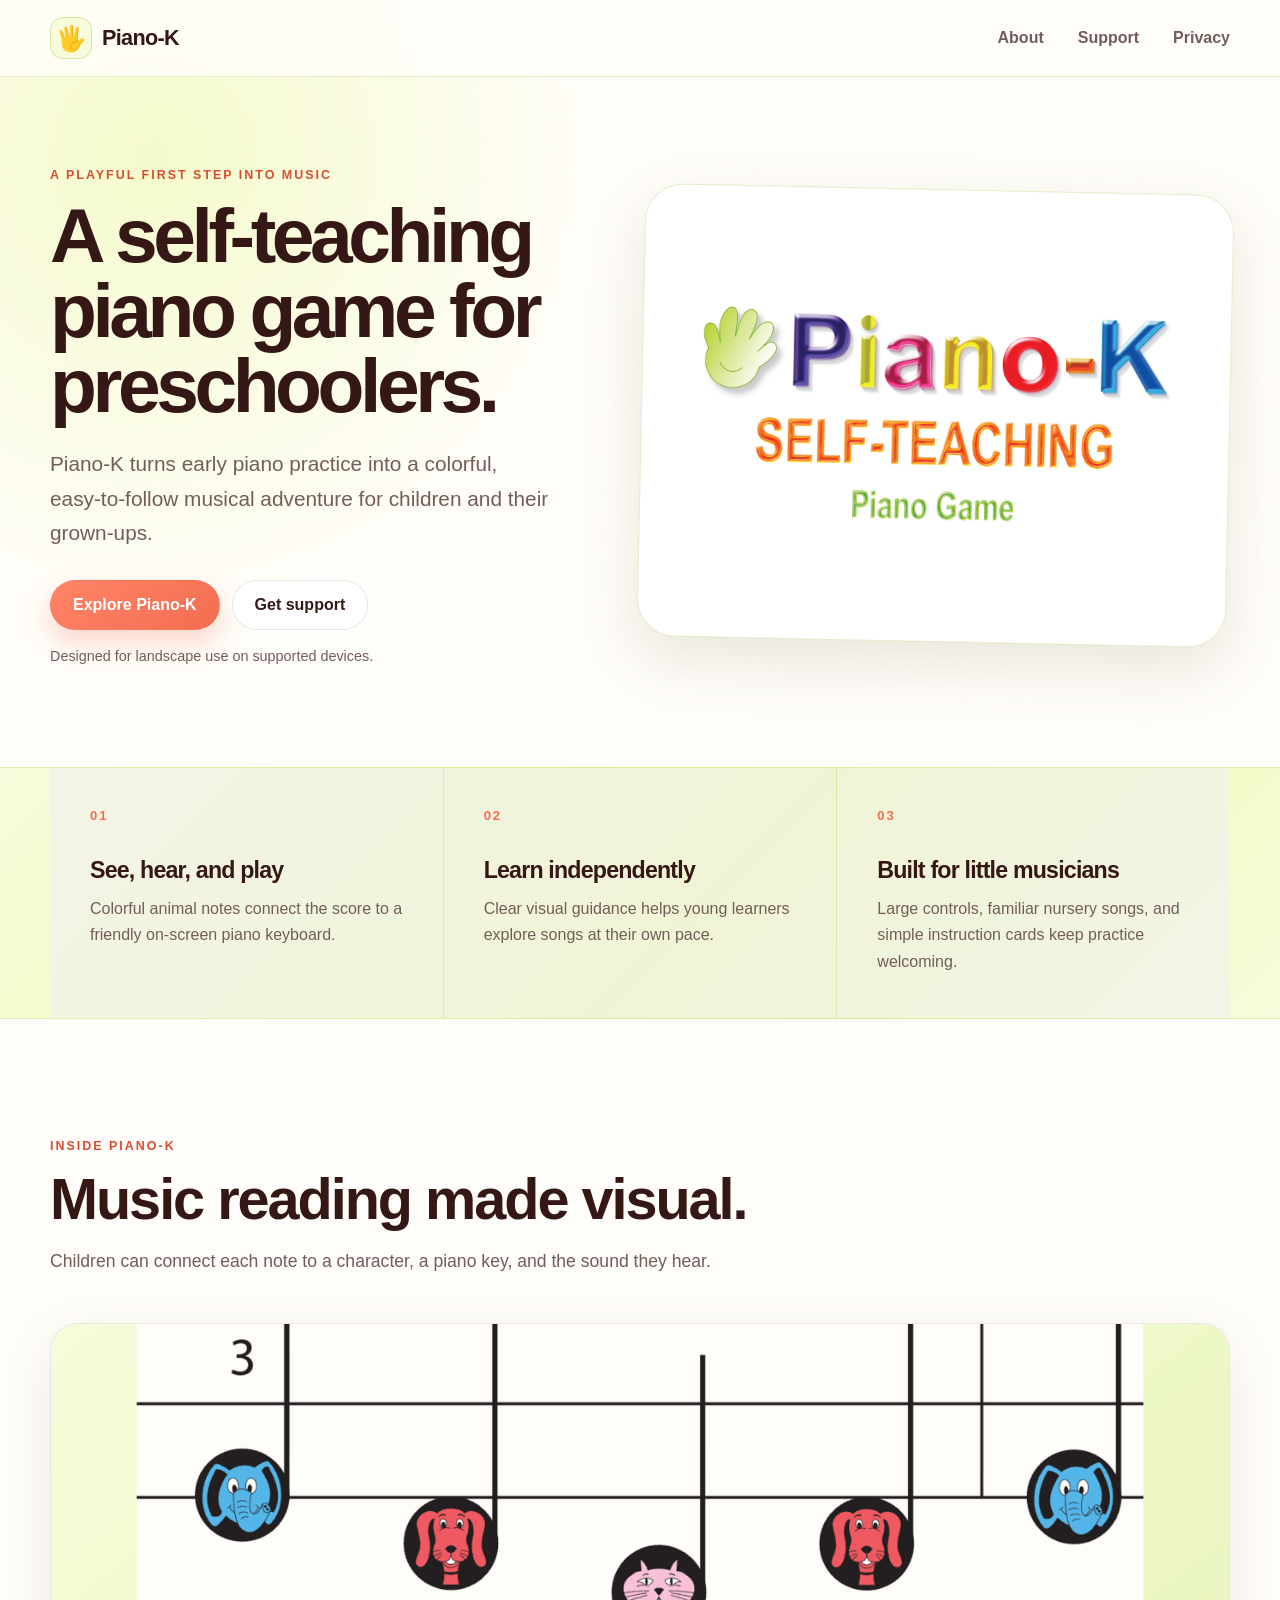
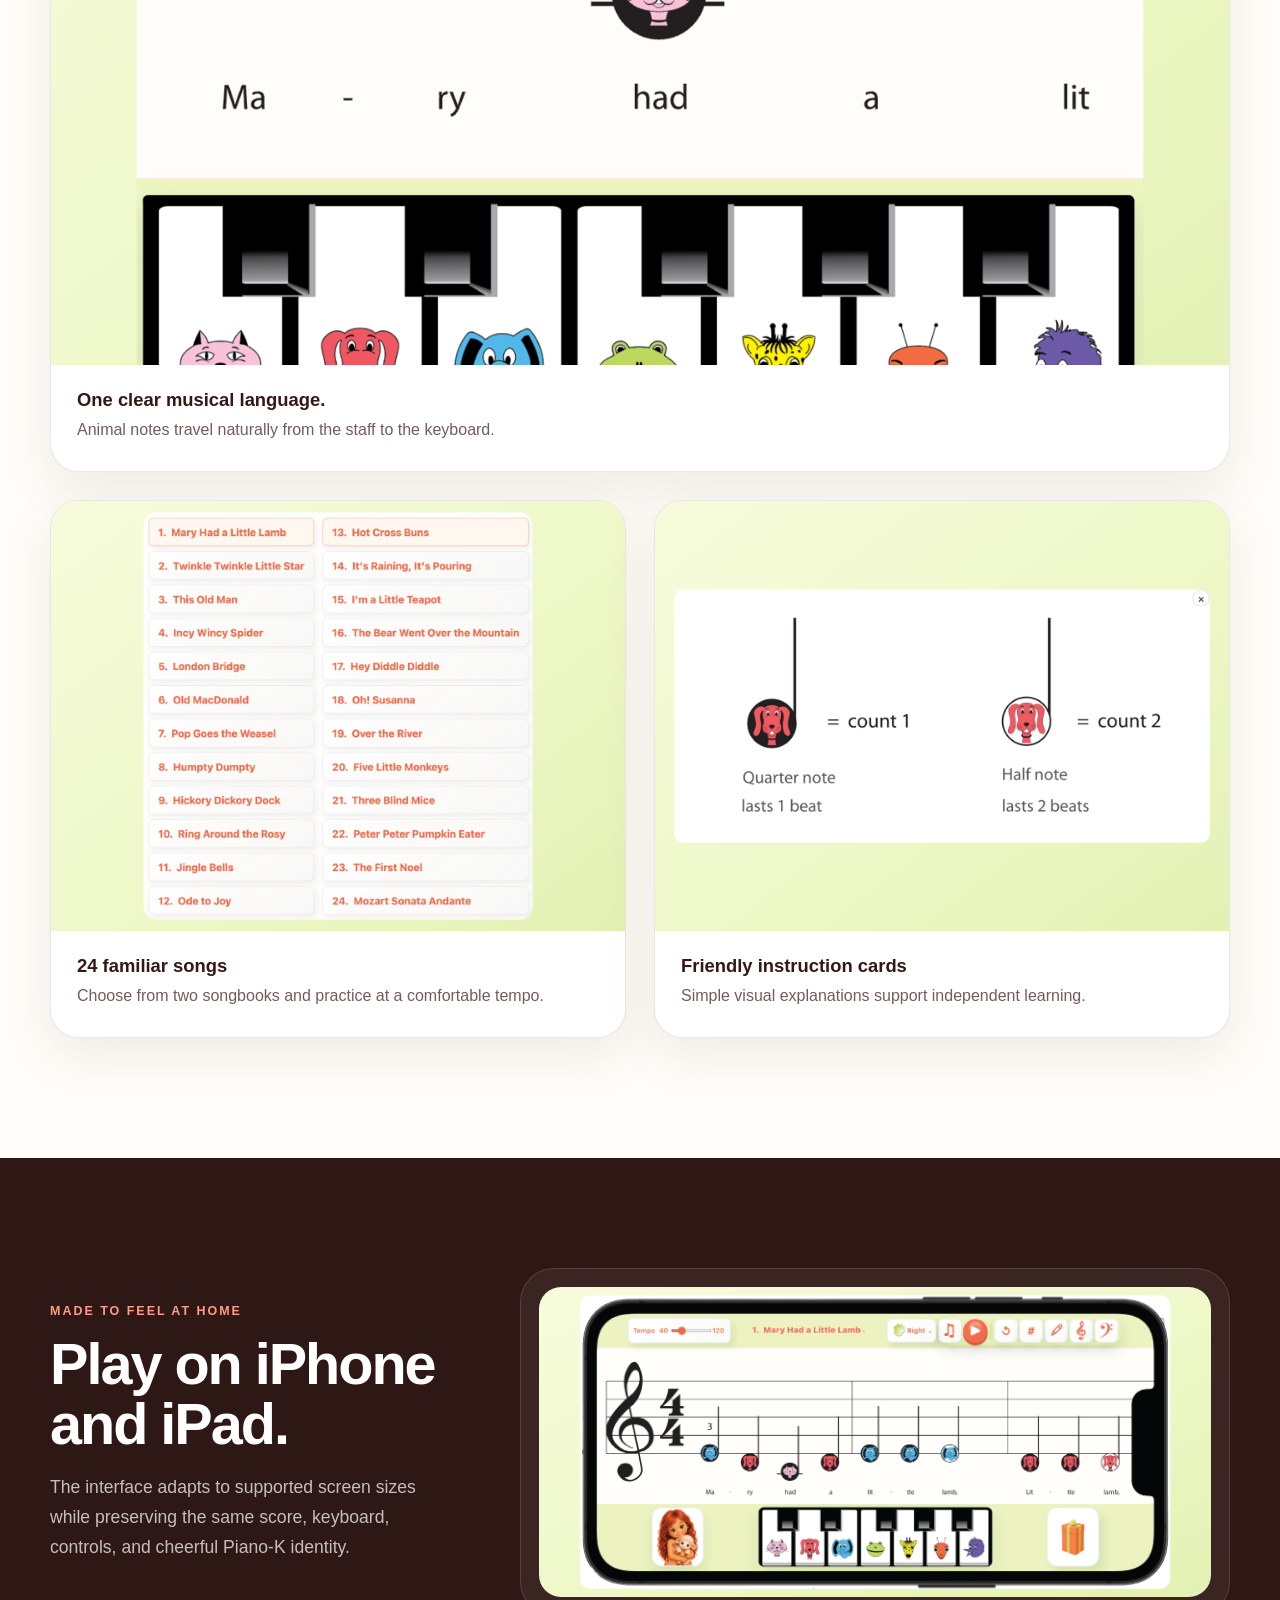
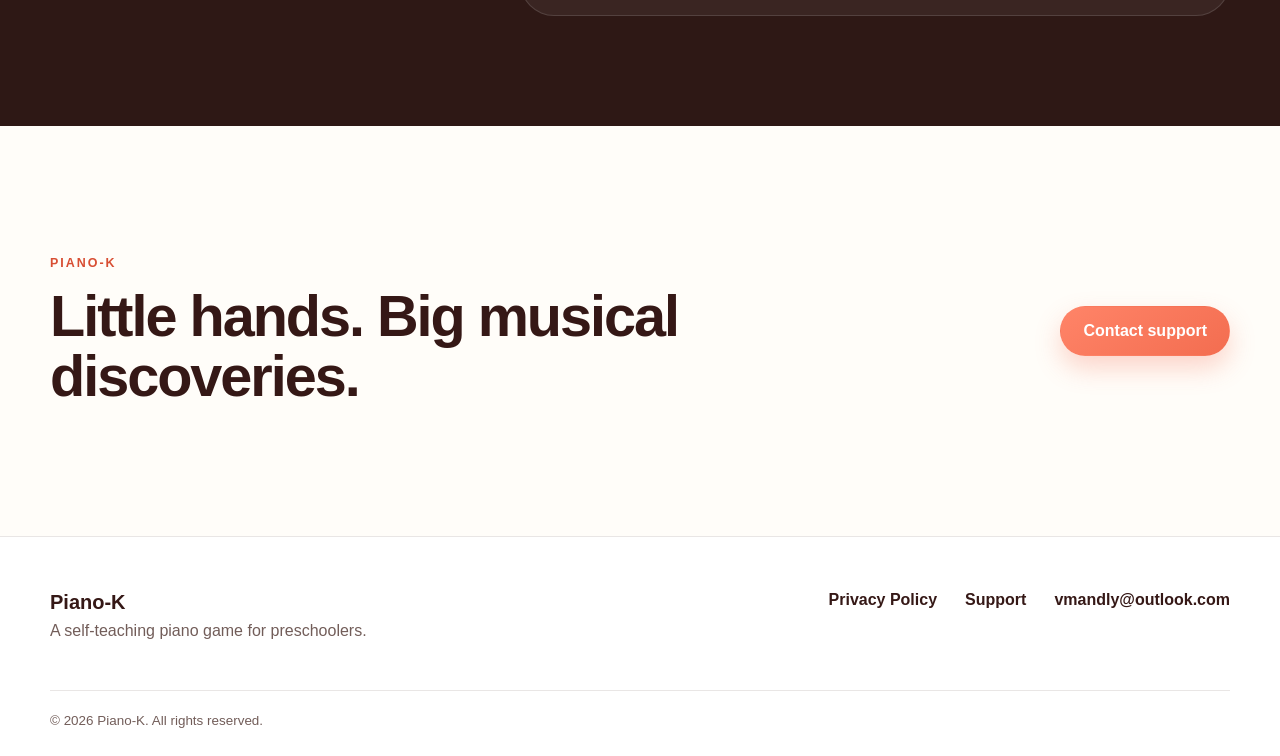
==== index.html @ d02d83ad "Add files via upload" ====
<!doctype html>
<html lang="en">
  <head>
    <meta charset="utf-8">
    <meta name="viewport" content="width=device-width, initial-scale=1">
    <meta name="description" content="Piano-K is a colorful self-teaching piano game for preschoolers.">
    <meta name="theme-color" content="#eefab0">
    <meta property="og:title" content="Piano-K">
    <meta property="og:description" content="A self-teaching piano game for preschoolers.">
    <meta property="og:type" content="website">
    <meta property="og:url" content="https://www.piano-k.com/">
    <meta property="og:image" content="https://www.piano-k.com/images/piano-k-brand.png">
    <title>Piano-K | Self-Teaching Piano Game for Preschoolers</title>
    <link rel="icon" href="images/piano-k-brand.png">
    <link rel="apple-touch-icon" href="images/piano-k-brand.png">
    <link rel="stylesheet" href="styles.css">
  </head>
  <body>
    <header class="site-header">
      <div class="shell header-inner">
        <a class="brand" href="./" aria-label="Piano-K home">
          <span class="brand-hand" aria-hidden="true">🖐️</span>
          <span>Piano-K</span>
        </a>
        <nav aria-label="Main navigation">
          <a href="#inside-piano-k">About</a>
          <a href="support/">Support</a>
          <a href="privacy/">Privacy</a>
        </nav>
      </div>
    </header>

    <main>
      <section class="hero shell">
        <div class="hero-copy">
          <p class="eyebrow">A playful first step into music</p>
          <h1>A self-teaching piano game for preschoolers.</h1>
          <p class="hero-text">
            Piano-K turns early piano practice into a colorful, easy-to-follow
            musical adventure for children and their grown-ups.
          </p>
          <div class="hero-actions">
            <a class="button primary" href="#inside-piano-k">Explore Piano-K</a>
            <a class="button secondary" href="support/">Get support</a>
          </div>
          <p class="availability">Designed for landscape use on supported devices.</p>
        </div>
        <div class="hero-art">
          <img src="images/piano-k-brand.png" alt="Piano-K self-teaching piano game">
        </div>
      </section>

      <section class="feature-strip" aria-label="Piano-K benefits">
        <div class="shell feature-grid">
          <article class="feature-card">
            <span class="feature-number">01</span>
            <h2>See, hear, and play</h2>
            <p>Colorful animal notes connect the score to a friendly on-screen piano keyboard.</p>
          </article>
          <article class="feature-card">
            <span class="feature-number">02</span>
            <h2>Learn independently</h2>
            <p>Clear visual guidance helps young learners explore songs at their own pace.</p>
          </article>
          <article class="feature-card">
            <span class="feature-number">03</span>
            <h2>Built for little musicians</h2>
            <p>Large controls, familiar nursery songs, and simple instruction cards keep practice welcoming.</p>
          </article>
        </div>
      </section>

      <section class="showcase shell" id="inside-piano-k">
        <div class="section-heading">
          <p class="eyebrow">Inside Piano-K</p>
          <h2>Music reading made visual.</h2>
          <p>
            Children can connect each note to a character, a piano key, and the
            sound they hear.
          </p>
        </div>

        <figure class="showcase-card showcase-wide">
          <img src="images/score-and-keyboard.png" alt="Piano-K score with animal notes and matching piano keyboard">
          <figcaption>
            <strong>One clear musical language.</strong>
            <span>Animal notes travel naturally from the staff to the keyboard.</span>
          </figcaption>
        </figure>

        <div class="showcase-grid">
          <figure class="showcase-card">
            <img src="images/songbook.png" alt="Piano-K songbook with familiar children’s songs">
            <figcaption>
              <strong>24 familiar songs</strong>
              <span>Choose from two songbooks and practice at a comfortable tempo.</span>
            </figcaption>
          </figure>
          <figure class="showcase-card">
            <img src="images/instruction-card.png" alt="Piano-K instruction card explaining note values">
            <figcaption>
              <strong>Friendly instruction cards</strong>
              <span>Simple visual explanations support independent learning.</span>
            </figcaption>
          </figure>
        </div>
      </section>

      <section class="device-section">
        <div class="shell device-grid">
          <div class="device-copy">
            <p class="eyebrow">Made to feel at home</p>
            <h2>Play on iPhone and iPad.</h2>
            <p>
              The interface adapts to supported screen sizes while preserving the
              same score, keyboard, controls, and cheerful Piano-K identity.
            </p>
          </div>
          <div class="phone-shot">
            <img src="images/iphone-song-one.png" alt="Piano-K running in landscape on iPhone">
          </div>
        </div>
      </section>

      <section class="closing shell">
        <div>
          <p class="eyebrow">Piano-K</p>
          <h2>Little hands. Big musical discoveries.</h2>
        </div>
        <a class="button primary" href="support/">Contact support</a>
      </section>
    </main>

    <footer class="site-footer">
      <div class="shell footer-grid">
        <div>
          <p class="footer-brand">Piano-K</p>
          <p>A self-teaching piano game for preschoolers.</p>
        </div>
        <div class="footer-links">
          <a href="privacy/">Privacy Policy</a>
          <a href="support/">Support</a>
          <a href="mailto:vmandly@outlook.com">vmandly@outlook.com</a>
        </div>
      </div>
      <div class="shell copyright">© 2026 Piano-K. All rights reserved.</div>
    </footer>
  </body>
</html>
---- styles.css ----
:root {
  --ink: #351816;
  --muted: #725d59;
  --coral: #f36d50;
  --coral-dark: #d84e33;
  --lime: #eefaaf;
  --lime-soft: #f7fbdc;
  --green: #91bc2c;
  --paper: #fffdf9;
  --line: rgba(76, 52, 42, 0.12);
  --shadow: 0 22px 60px rgba(91, 79, 31, 0.13);
}

* {
  box-sizing: border-box;
}

html {
  scroll-behavior: smooth;
  background: var(--paper);
}

body {
  margin: 0;
  color: var(--ink);
  background:
    radial-gradient(circle at 12% 4%, rgba(229, 246, 129, 0.38), transparent 28rem),
    var(--paper);
  font-family: "Avenir Next", Avenir, "Segoe UI", Helvetica, Arial, sans-serif;
  -webkit-font-smoothing: antialiased;
}

a {
  color: inherit;
  text-decoration: none;
}

img {
  display: block;
  max-width: 100%;
}

.shell {
  width: min(1180px, calc(100% - 40px));
  margin-inline: auto;
}

.site-header {
  position: sticky;
  top: 0;
  z-index: 20;
  border-bottom: 1px solid rgba(145, 188, 44, 0.26);
  background: rgba(255, 253, 249, 0.88);
  backdrop-filter: blur(18px);
}

.header-inner {
  min-height: 76px;
  display: flex;
  align-items: center;
  justify-content: space-between;
  gap: 28px;
}

.brand {
  display: inline-flex;
  align-items: center;
  gap: 10px;
  font-size: 1.35rem;
  font-weight: 800;
  letter-spacing: -0.03em;
}

.brand-hand {
  display: grid;
  place-items: center;
  width: 42px;
  height: 42px;
  border: 1px solid rgba(145, 188, 44, 0.32);
  border-radius: 13px;
  background: var(--lime-soft);
  font-size: 1.55rem;
}

nav {
  display: flex;
  align-items: center;
  gap: clamp(18px, 3vw, 34px);
  color: var(--muted);
  font-weight: 650;
}

nav a:hover,
.footer-links a:hover {
  color: var(--coral-dark);
}

.hero {
  min-height: 690px;
  display: grid;
  grid-template-columns: 0.92fr 1.08fr;
  align-items: center;
  gap: clamp(40px, 7vw, 90px);
  padding-block: 70px 82px;
}

.eyebrow {
  margin: 0 0 16px;
  color: var(--coral-dark);
  font-size: 0.78rem;
  font-weight: 800;
  letter-spacing: 0.16em;
  text-transform: uppercase;
}

h1,
h2,
p {
  margin-top: 0;
}

h1 {
  max-width: 760px;
  margin-bottom: 24px;
  font-size: clamp(2.7rem, 6vw, 5.5rem);
  line-height: 0.98;
  letter-spacing: -0.058em;
}

.hero-text {
  max-width: 600px;
  margin-bottom: 30px;
  color: var(--muted);
  font-size: clamp(1.1rem, 1.7vw, 1.3rem);
  line-height: 1.65;
}

.hero-actions {
  display: flex;
  flex-wrap: wrap;
  gap: 12px;
}

.button {
  min-height: 50px;
  display: inline-flex;
  align-items: center;
  justify-content: center;
  padding: 12px 22px;
  border: 1px solid transparent;
  border-radius: 999px;
  font-weight: 800;
  transition: transform 160ms ease, box-shadow 160ms ease;
}

.button:hover {
  transform: translateY(-2px);
}

.primary {
  color: white;
  background: linear-gradient(145deg, #ff8468, var(--coral));
  box-shadow: 0 12px 26px rgba(243, 109, 80, 0.28);
}

.secondary {
  border-color: var(--line);
  background: white;
}

.availability {
  margin: 18px 0 0;
  color: var(--muted);
  font-size: 0.9rem;
}

.hero-art {
  padding: 22px;
  overflow: hidden;
  border: 1px solid rgba(145, 188, 44, 0.24);
  border-radius: 38px;
  background: white;
  box-shadow: var(--shadow);
  transform: rotate(1.2deg);
}

.hero-art img {
  aspect-ratio: 4 / 3;
  border-radius: 22px;
  object-fit: cover;
}

.feature-strip {
  border-block: 1px solid rgba(145, 188, 44, 0.22);
  background: linear-gradient(135deg, #f7fbdc, #eefaaf 55%, #f7fbdc);
}

.feature-grid {
  display: grid;
  grid-template-columns: repeat(3, 1fr);
  gap: 1px;
  background: rgba(76, 52, 42, 0.1);
}

.feature-card {
  min-height: 250px;
  padding: 40px;
  background: rgba(255, 255, 255, 0.56);
}

.feature-number {
  display: block;
  margin-bottom: 34px;
  color: var(--coral);
  font-size: 0.82rem;
  font-weight: 800;
  letter-spacing: 0.14em;
}

.feature-card h2,
.section-heading h2,
.device-copy h2,
.closing h2,
.support-card h2,
.legal-card h2 {
  letter-spacing: -0.035em;
}

.feature-card h2 {
  margin-bottom: 12px;
  font-size: 1.45rem;
}

.feature-card p {
  margin-bottom: 0;
  color: var(--muted);
  line-height: 1.65;
}

.showcase {
  padding-block: 120px;
}

.section-heading {
  max-width: 720px;
  margin-bottom: 46px;
}

.section-heading h2,
.device-copy h2,
.closing h2 {
  margin-bottom: 18px;
  font-size: clamp(2.2rem, 4.5vw, 4.2rem);
  line-height: 1.05;
}

.section-heading > p:last-child,
.device-copy > p:last-child {
  color: var(--muted);
  font-size: 1.1rem;
  line-height: 1.7;
}

.showcase-card {
  margin: 0;
  overflow: hidden;
  border: 1px solid var(--line);
  border-radius: 28px;
  background: white;
  box-shadow: 0 16px 50px rgba(91, 79, 31, 0.1);
}

.showcase-card img {
  width: 100%;
  aspect-ratio: 4 / 3;
  object-fit: cover;
}

.showcase-wide img {
  aspect-ratio: 16 / 8.7;
}

.showcase-card figcaption {
  display: grid;
  gap: 7px;
  padding: 24px 26px 28px;
}

.showcase-card figcaption strong {
  font-size: 1.15rem;
}

.showcase-card figcaption span {
  color: var(--muted);
  line-height: 1.55;
}

.showcase-grid {
  display: grid;
  grid-template-columns: repeat(2, 1fr);
  gap: 28px;
  margin-top: 28px;
}

.device-section {
  padding-block: 110px;
  color: white;
  background: #2e1815;
}

.device-grid {
  display: grid;
  grid-template-columns: 0.72fr 1.28fr;
  align-items: center;
  gap: 70px;
}

.device-copy .eyebrow {
  color: #ff9b84;
}

.device-copy > p:last-child {
  color: rgba(255, 255, 255, 0.72);
}

.phone-shot {
  padding: 18px;
  border: 1px solid rgba(255, 255, 255, 0.13);
  border-radius: 34px;
  background: rgba(255, 255, 255, 0.06);
}

.phone-shot img {
  width: 100%;
  border-radius: 22px;
}

.closing {
  min-height: 410px;
  display: flex;
  align-items: center;
  justify-content: space-between;
  gap: 30px;
  padding-block: 80px;
}

.closing h2 {
  max-width: 800px;
  margin-bottom: 0;
}

.site-footer {
  padding-block: 54px 28px;
  border-top: 1px solid var(--line);
  background: white;
}

.footer-grid {
  display: flex;
  align-items: flex-start;
  justify-content: space-between;
  gap: 32px;
}

.footer-brand {
  margin-bottom: 8px;
  font-size: 1.25rem;
  font-weight: 850;
}

.footer-grid p:last-child,
.copyright {
  color: var(--muted);
}

.footer-links {
  display: flex;
  flex-wrap: wrap;
  justify-content: flex-end;
  gap: 18px 28px;
  font-weight: 650;
}

.copyright {
  margin-top: 34px;
  padding-top: 22px;
  border-top: 1px solid var(--line);
  color: var(--muted);
  font-size: 0.84rem;
}

.legal-page {
  min-height: 70vh;
  padding-block: 88px 120px;
}

.legal-page h1 {
  margin-bottom: 12px;
  font-size: clamp(2.7rem, 6vw, 5rem);
}

.legal-updated,
.legal-intro {
  color: var(--muted);
}

.legal-intro {
  max-width: 670px;
  margin-bottom: 34px;
  font-size: 1.15rem;
  line-height: 1.7;
}

.legal-card {
  max-width: 820px;
  margin-top: 38px;
  padding: clamp(28px, 5vw, 58px);
  border: 1px solid var(--line);
  border-radius: 28px;
  background: white;
  box-shadow: var(--shadow);
}

.legal-card h2 {
  margin: 38px 0 10px;
  font-size: 1.35rem;
}

.legal-card p {
  color: var(--muted);
  line-height: 1.75;
}

.legal-card a {
  color: var(--coral-dark);
  font-weight: 750;
}

.support-grid {
  display: grid;
  grid-template-columns: repeat(2, 1fr);
  gap: 20px;
}

.support-card {
  min-height: 220px;
  padding: 30px;
  border: 1px solid var(--line);
  border-radius: 24px;
  background: white;
  box-shadow: 0 12px 35px rgba(91, 79, 31, 0.08);
}

.support-card h2 {
  margin-bottom: 12px;
  font-size: 1.45rem;
}

.support-card p {
  color: var(--muted);
  line-height: 1.7;
}

.contact-card {
  background: linear-gradient(145deg, #f8fbdf, #eefab0);
}

@media (max-width: 820px) {
  .hero,
  .device-grid {
    grid-template-columns: 1fr;
  }

  .hero {
    min-height: auto;
  }

  .hero-art {
    max-width: 640px;
  }

  .feature-grid {
    grid-template-columns: 1fr;
  }

  .feature-card {
    min-height: auto;
  }

  .device-grid {
    gap: 42px;
  }
}

@media (max-width: 640px) {
  .shell {
    width: min(100% - 28px, 1180px);
  }

  .header-inner {
    min-height: 68px;
  }

  .brand-hand {
    width: 38px;
    height: 38px;
  }

  nav {
    gap: 14px;
    font-size: 0.86rem;
  }

  nav a:first-child {
    display: none;
  }

  .hero {
    padding-block: 54px 68px;
  }

  .hero-art {
    padding: 12px;
    border-radius: 26px;
  }

  .showcase {
    padding-block: 80px;
  }

  .showcase-grid,
  .support-grid {
    grid-template-columns: 1fr;
  }

  .showcase-card,
  .phone-shot {
    border-radius: 22px;
  }

  .device-section {
    padding-block: 80px;
  }

  .closing,
  .footer-grid {
    align-items: flex-start;
    flex-direction: column;
  }

  .footer-links {
    justify-content: flex-start;
  }

  .legal-page {
    padding-block: 60px 88px;
  }
}

@media (prefers-reduced-motion: reduce) {
  html {
    scroll-behavior: auto;
  }

  .button {
    transition: none;
  }
}
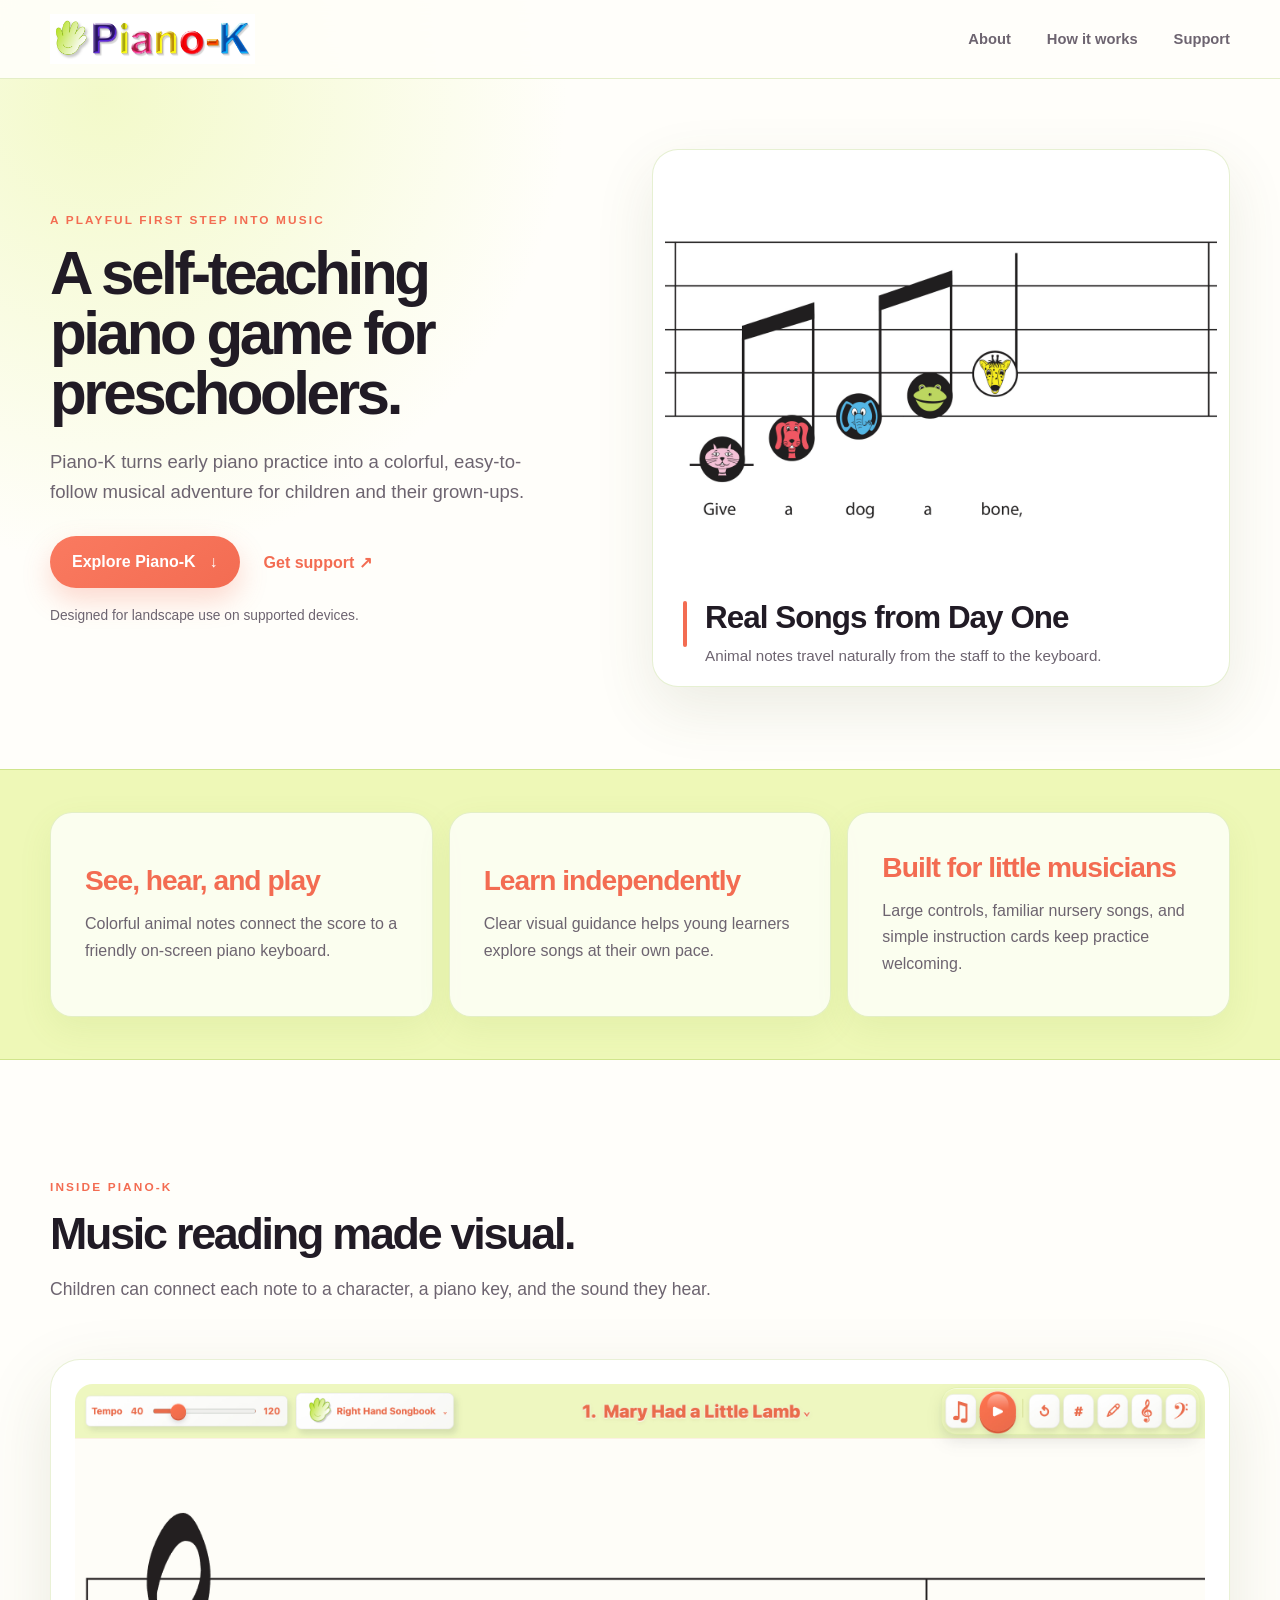
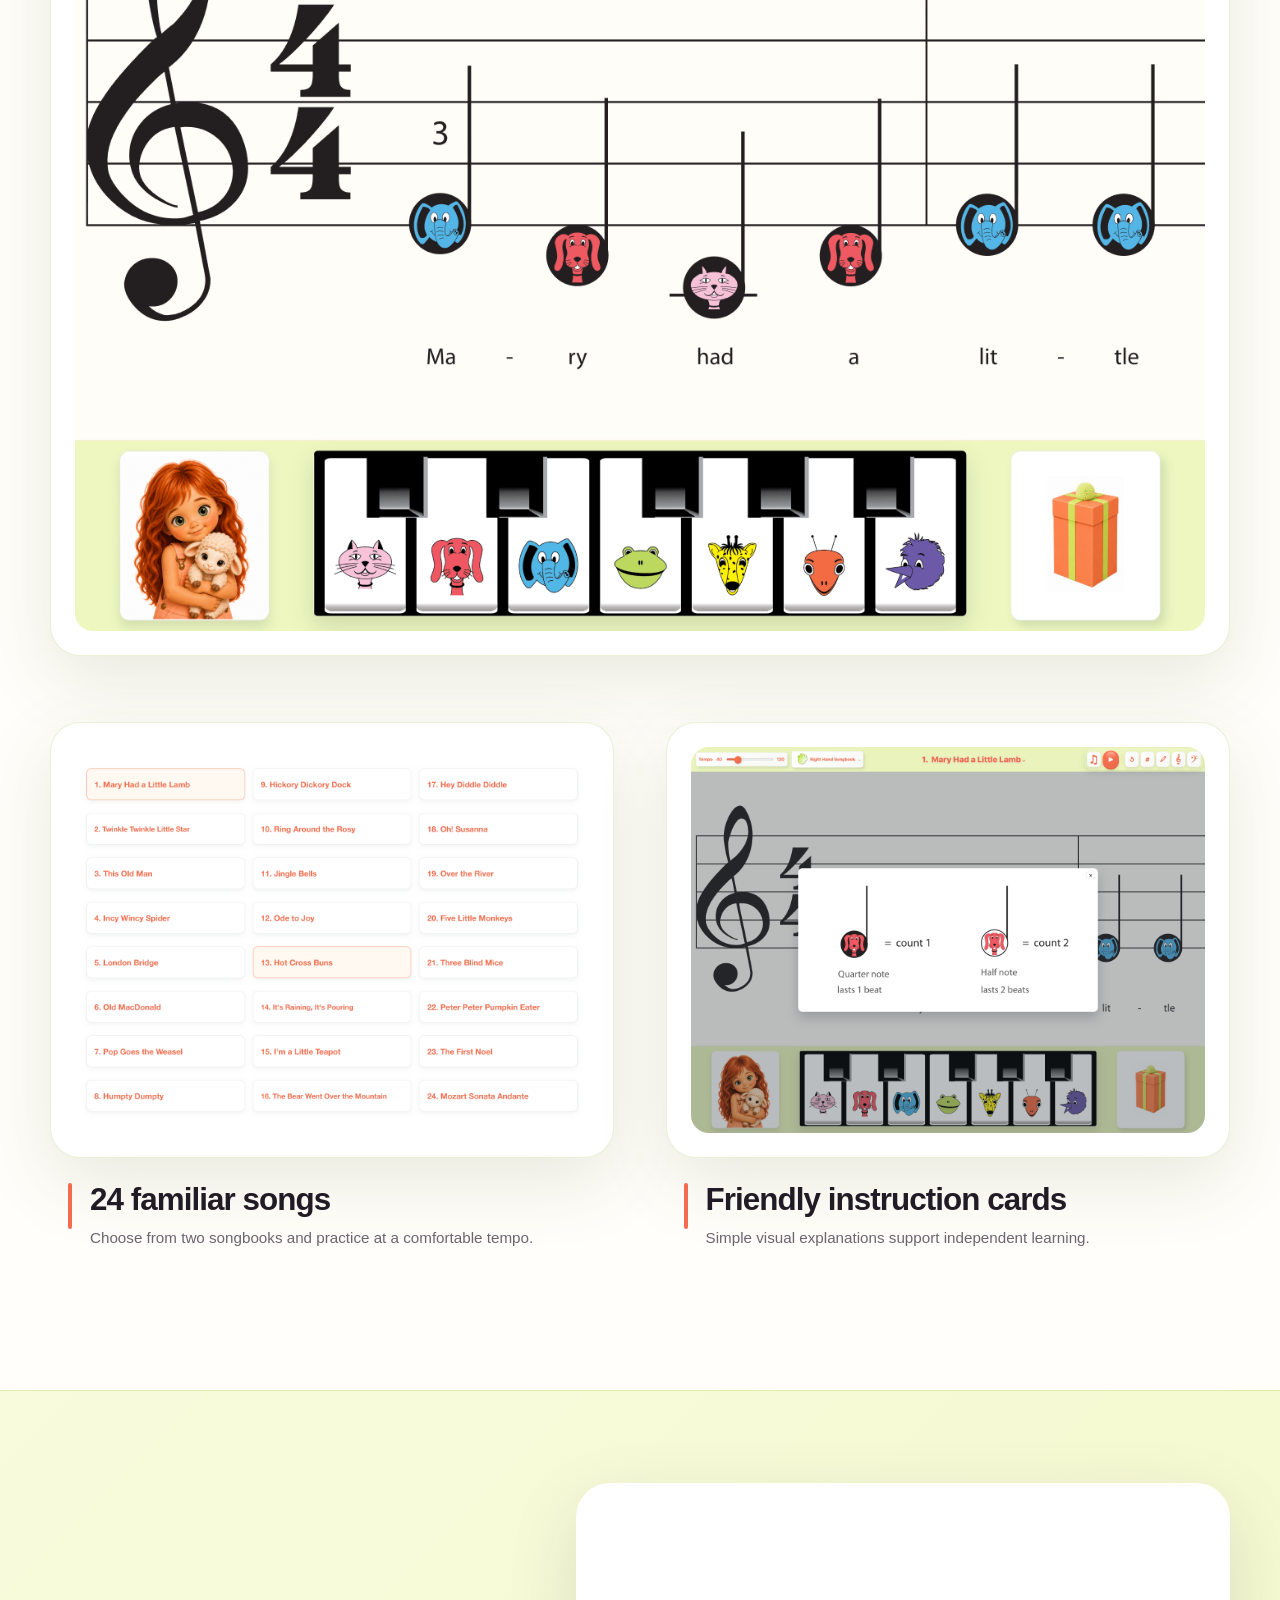
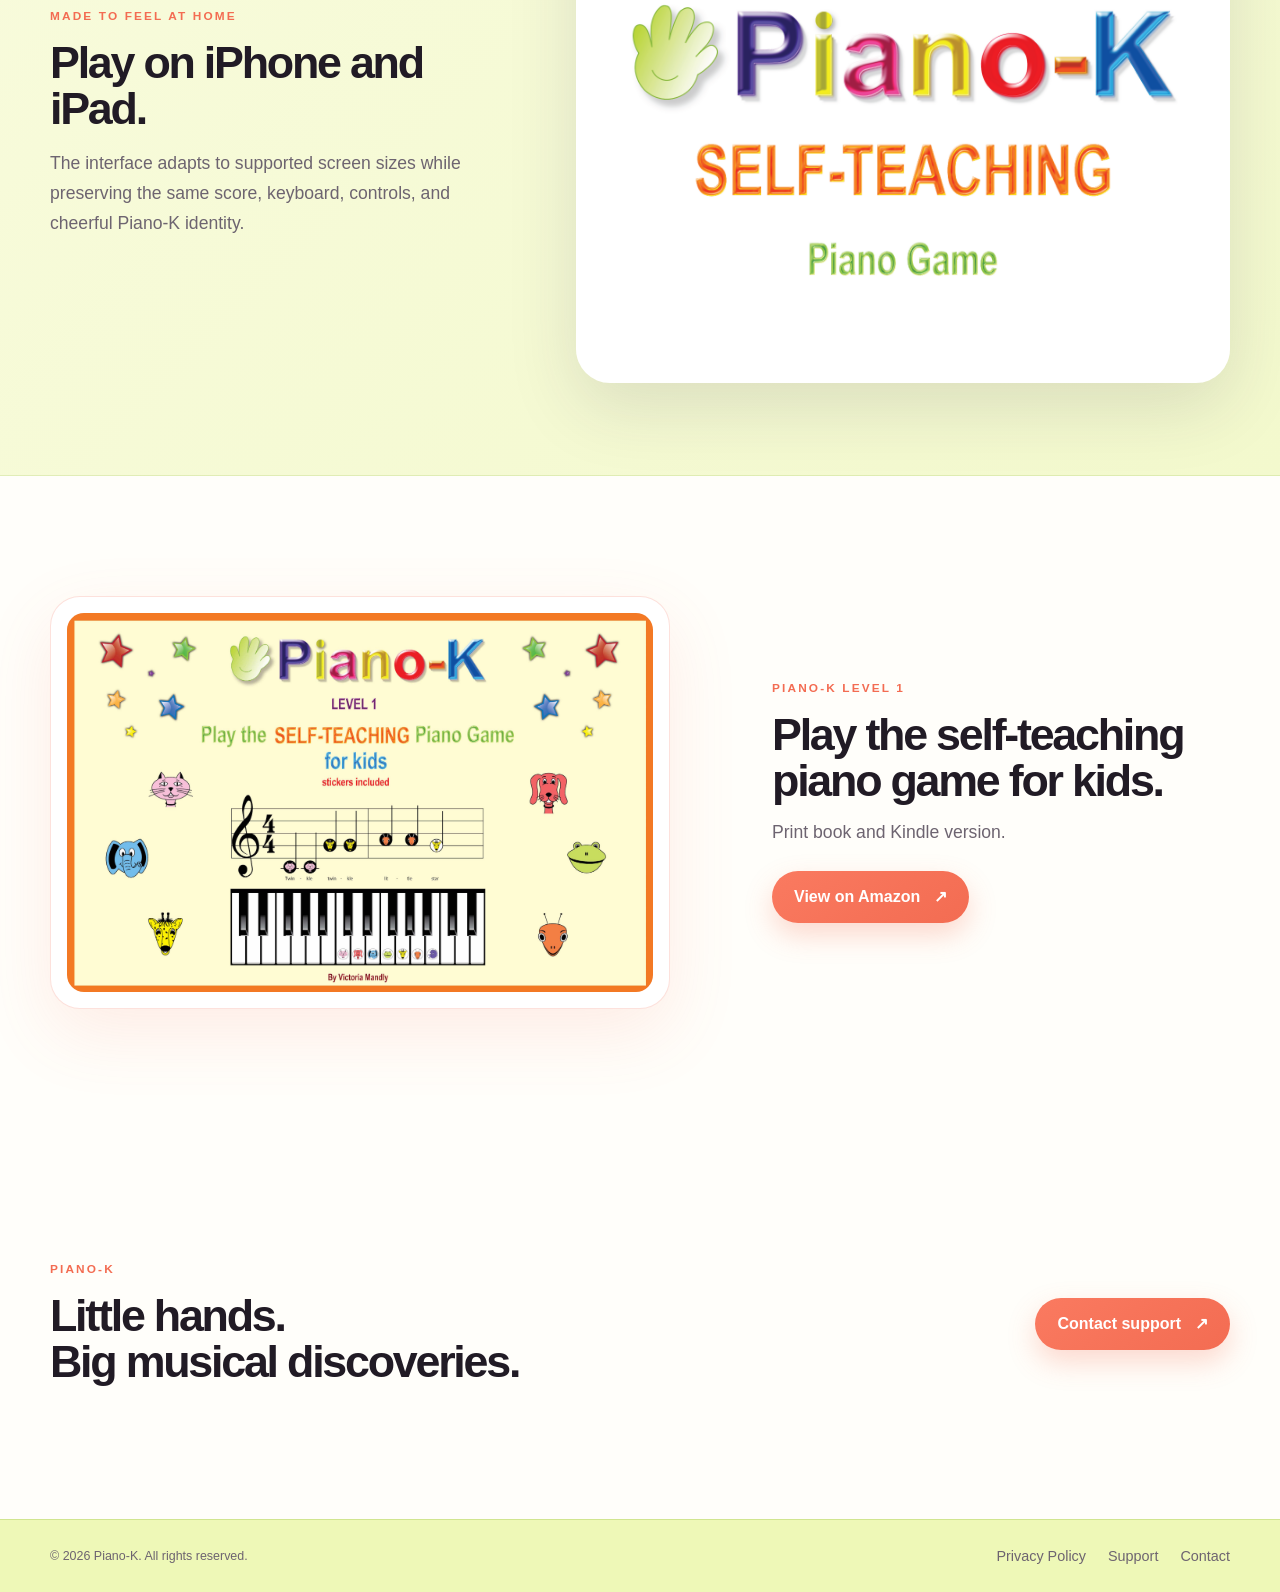
==== commit 009e0864: "Add files via upload" ====
--- a/index.html
+++ b/index.html
@@ -4,28 +4,27 @@
     <meta charset="utf-8">
     <meta name="viewport" content="width=device-width, initial-scale=1">
     <meta name="description" content="Piano-K is a colorful self-teaching piano game for preschoolers.">
-    <meta name="theme-color" content="#eefab0">
+    <meta name="theme-color" content="#fffdf8">
     <meta property="og:title" content="Piano-K">
     <meta property="og:description" content="A self-teaching piano game for preschoolers.">
     <meta property="og:type" content="website">
     <meta property="og:url" content="https://www.piano-k.com/">
-    <meta property="og:image" content="https://www.piano-k.com/images/piano-k-brand.png">
+    <meta property="og:image" content="https://www.piano-k.com/images/piano-k-logo.png">
     <title>Piano-K | Self-Teaching Piano Game for Preschoolers</title>
-    <link rel="icon" href="images/piano-k-brand.png">
-    <link rel="apple-touch-icon" href="images/piano-k-brand.png">
+    <link rel="icon" href="images/piano-k-hand.jpg">
+    <link rel="apple-touch-icon" href="images/piano-k-hand.jpg">
     <link rel="stylesheet" href="styles.css">
   </head>
   <body>
     <header class="site-header">
       <div class="shell header-inner">
         <a class="brand" href="./" aria-label="Piano-K home">
-          <span class="brand-hand" aria-hidden="true">🖐️</span>
-          <span>Piano-K</span>
+          <img src="images/piano-k-header-logo.jpg" alt="Piano-K">
         </a>
         <nav aria-label="Main navigation">
           <a href="#inside-piano-k">About</a>
+          <a href="#how-it-works">How it works</a>
           <a href="support/">Support</a>
-          <a href="privacy/">Privacy</a>
         </nav>
       </div>
     </header>
@@ -35,38 +34,28 @@
         <div class="hero-copy">
           <p class="eyebrow">A playful first step into music</p>
           <h1>A self-teaching piano game for preschoolers.</h1>
-          <p class="hero-text">
-            Piano-K turns early piano practice into a colorful, easy-to-follow
-            musical adventure for children and their grown-ups.
-          </p>
+          <p class="hero-text">Piano-K turns early piano practice into a colorful, easy-to-follow musical adventure for children and their grown-ups.</p>
           <div class="hero-actions">
-            <a class="button primary" href="#inside-piano-k">Explore Piano-K</a>
-            <a class="button secondary" href="support/">Get support</a>
+            <a class="button primary" href="#inside-piano-k">Explore Piano-K <span aria-hidden="true">↓</span></a>
+            <a class="text-link" href="support/">Get support <span aria-hidden="true">↗</span></a>
           </div>
           <p class="availability">Designed for landscape use on supported devices.</p>
         </div>
-        <div class="hero-art">
-          <img src="images/piano-k-brand.png" alt="Piano-K self-teaching piano game">
+        <div class="hero-media">
+          <figure class="hero-notes">
+            <img src="images/notes-ipad.png" alt="Piano-K animal notes showing Give a dog a bone">
+            <figcaption>
+              <div><h3>Real Songs from Day One</h3><p>Animal notes travel naturally from the staff to the keyboard.</p></div>
+            </figcaption>
+          </figure>
         </div>
       </section>
 
-      <section class="feature-strip" aria-label="Piano-K benefits">
-        <div class="shell feature-grid">
-          <article class="feature-card">
-            <span class="feature-number">01</span>
-            <h2>See, hear, and play</h2>
-            <p>Colorful animal notes connect the score to a friendly on-screen piano keyboard.</p>
-          </article>
-          <article class="feature-card">
-            <span class="feature-number">02</span>
-            <h2>Learn independently</h2>
-            <p>Clear visual guidance helps young learners explore songs at their own pace.</p>
-          </article>
-          <article class="feature-card">
-            <span class="feature-number">03</span>
-            <h2>Built for little musicians</h2>
-            <p>Large controls, familiar nursery songs, and simple instruction cards keep practice welcoming.</p>
-          </article>
+      <section class="benefits" aria-label="Piano-K benefits">
+        <div class="shell benefit-grid">
+          <article><h2>See, hear, and play</h2><p>Colorful animal notes connect the score to a friendly on-screen piano keyboard.</p></article>
+          <article><h2>Learn independently</h2><p>Clear visual guidance helps young learners explore songs at their own pace.</p></article>
+          <article><h2>Built for little musicians</h2><p>Large controls, familiar nursery songs, and simple instruction cards keep practice welcoming.</p></article>
         </div>
       </section>
 
@@ -74,34 +63,21 @@
         <div class="section-heading">
           <p class="eyebrow">Inside Piano-K</p>
           <h2>Music reading made visual.</h2>
-          <p>
-            Children can connect each note to a character, a piano key, and the
-            sound they hear.
-          </p>
+          <p>Children can connect each note to a character, a piano key, and the sound they hear.</p>
         </div>
 
-        <figure class="showcase-card showcase-wide">
-          <img src="images/score-and-keyboard.png" alt="Piano-K score with animal notes and matching piano keyboard">
-          <figcaption>
-            <strong>One clear musical language.</strong>
-            <span>Animal notes travel naturally from the staff to the keyboard.</span>
-          </figcaption>
+        <figure class="feature feature-wide">
+          <div class="image-frame"><img src="images/piano-k-song-1-ipad.jpg" alt="Piano-K score with animal notes and matching piano keyboard"></div>
         </figure>
 
-        <div class="showcase-grid">
-          <figure class="showcase-card">
-            <img src="images/songbook.png" alt="Piano-K songbook with familiar children’s songs">
-            <figcaption>
-              <strong>24 familiar songs</strong>
-              <span>Choose from two songbooks and practice at a comfortable tempo.</span>
-            </figcaption>
+        <div class="feature-pair" id="how-it-works">
+          <figure class="feature">
+            <div class="image-frame"><img src="images/piano-k-songbook-ipad.png" alt="Piano-K songbook with familiar children’s songs"></div>
+            <figcaption><div><h3>24 familiar songs</h3><p>Choose from two songbooks and practice at a comfortable tempo.</p></div></figcaption>
           </figure>
-          <figure class="showcase-card">
-            <img src="images/instruction-card.png" alt="Piano-K instruction card explaining note values">
-            <figcaption>
-              <strong>Friendly instruction cards</strong>
-              <span>Simple visual explanations support independent learning.</span>
-            </figcaption>
+          <figure class="feature">
+            <div class="image-frame"><img src="images/piano-k-instruction-card-ipad.jpg" alt="Piano-K instruction card explaining note values"></div>
+            <figcaption><div><h3>Friendly instruction cards</h3><p>Simple visual explanations support independent learning.</p></div></figcaption>
           </figure>
         </div>
       </section>
@@ -111,39 +87,35 @@
           <div class="device-copy">
             <p class="eyebrow">Made to feel at home</p>
             <h2>Play on iPhone and iPad.</h2>
-            <p>
-              The interface adapts to supported screen sizes while preserving the
-              same score, keyboard, controls, and cheerful Piano-K identity.
-            </p>
+            <p>The interface adapts to supported screen sizes while preserving the same score, keyboard, controls, and cheerful Piano-K identity.</p>
           </div>
-          <div class="phone-shot">
-            <img src="images/iphone-song-one.png" alt="Piano-K running in landscape on iPhone">
-          </div>
+          <div class="device-shot"><img src="images/piano-k-logo-ipad.png" alt="Piano-K on a supported device"></div>
+        </div>
+      </section>
+
+      <section class="book-section shell">
+        <div class="book-cover">
+          <img src="images/piano-k-level-1-book.jpg" alt="Piano-K Level 1 self-teaching piano game for kids book cover">
+        </div>
+        <div class="book-copy">
+          <p class="eyebrow">Piano-K Level 1</p>
+          <h2>Play the self-teaching piano game for kids.</h2>
+          <p>Print book and Kindle version.</p>
+          <a class="button primary" href="https://www.amazon.com/Piano-K-Self-Teaching-Piano-Kids-Level/dp/0982311508/" target="_blank" rel="noopener noreferrer">View on Amazon <span aria-hidden="true">↗</span></a>
         </div>
       </section>
 
       <section class="closing shell">
-        <div>
-          <p class="eyebrow">Piano-K</p>
-          <h2>Little hands. Big musical discoveries.</h2>
-        </div>
-        <a class="button primary" href="support/">Contact support</a>
+        <div><p class="eyebrow">Piano-K</p><h2>Little hands.<br>Big musical discoveries.</h2></div>
+        <a class="button primary" href="support/">Contact support <span aria-hidden="true">↗</span></a>
       </section>
     </main>
 
     <footer class="site-footer">
       <div class="shell footer-grid">
-        <div>
-          <p class="footer-brand">Piano-K</p>
-          <p>A self-teaching piano game for preschoolers.</p>
-        </div>
-        <div class="footer-links">
-          <a href="privacy/">Privacy Policy</a>
-          <a href="support/">Support</a>
-          <a href="mailto:vmandly@outlook.com">vmandly@outlook.com</a>
-        </div>
+        <div class="copyright">© 2026 Piano-K. All rights reserved.</div>
+        <div class="footer-links"><a href="privacy/">Privacy Policy</a><a href="support/">Support</a><a href="mailto:vmandly@outlook.com">Contact</a></div>
       </div>
-      <div class="shell copyright">© 2026 Piano-K. All rights reserved.</div>
     </footer>
   </body>
 </html>
--- a/styles.css
+++ b/styles.css
@@ -1,568 +1,122 @@
 :root {
-  --ink: #351816;
-  --muted: #725d59;
-  --coral: #f36d50;
-  --coral-dark: #d84e33;
-  --lime: #eefaaf;
-  --lime-soft: #f7fbdc;
-  --green: #91bc2c;
-  --paper: #fffdf9;
-  --line: rgba(76, 52, 42, 0.12);
-  --shadow: 0 22px 60px rgba(91, 79, 31, 0.13);
+  --ink: #211b25;
+  --muted: #6d6470;
+  --plum: #e95843;
+  --violet: #f4775f;
+  --coral: #f36c52;
+  --lime: #eef8b7;
+  --green: #8fbb32;
+  --paper: #fffefa;
+  --cream: #f3f9cd;
+  --line: rgba(33, 27, 37, .12);
+  --shadow: 0 24px 70px rgba(49, 37, 58, .13);
 }
 
-* {
-  box-sizing: border-box;
-}
-
-html {
-  scroll-behavior: smooth;
-  background: var(--paper);
-}
-
-body {
-  margin: 0;
-  color: var(--ink);
-  background:
-    radial-gradient(circle at 12% 4%, rgba(229, 246, 129, 0.38), transparent 28rem),
-    var(--paper);
-  font-family: "Avenir Next", Avenir, "Segoe UI", Helvetica, Arial, sans-serif;
-  -webkit-font-smoothing: antialiased;
-}
-
-a {
-  color: inherit;
-  text-decoration: none;
-}
-
-img {
-  display: block;
-  max-width: 100%;
-}
-
-.shell {
-  width: min(1180px, calc(100% - 40px));
-  margin-inline: auto;
-}
-
-.site-header {
-  position: sticky;
-  top: 0;
-  z-index: 20;
-  border-bottom: 1px solid rgba(145, 188, 44, 0.26);
-  background: rgba(255, 253, 249, 0.88);
-  backdrop-filter: blur(18px);
-}
-
-.header-inner {
-  min-height: 76px;
-  display: flex;
-  align-items: center;
-  justify-content: space-between;
-  gap: 28px;
-}
-
-.brand {
-  display: inline-flex;
-  align-items: center;
-  gap: 10px;
-  font-size: 1.35rem;
-  font-weight: 800;
-  letter-spacing: -0.03em;
-}
-
-.brand-hand {
-  display: grid;
-  place-items: center;
-  width: 42px;
-  height: 42px;
-  border: 1px solid rgba(145, 188, 44, 0.32);
-  border-radius: 13px;
-  background: var(--lime-soft);
-  font-size: 1.55rem;
-}
-
-nav {
-  display: flex;
-  align-items: center;
-  gap: clamp(18px, 3vw, 34px);
-  color: var(--muted);
-  font-weight: 650;
-}
-
-nav a:hover,
-.footer-links a:hover {
-  color: var(--coral-dark);
-}
-
-.hero {
-  min-height: 690px;
-  display: grid;
-  grid-template-columns: 0.92fr 1.08fr;
-  align-items: center;
-  gap: clamp(40px, 7vw, 90px);
-  padding-block: 70px 82px;
-}
-
-.eyebrow {
-  margin: 0 0 16px;
-  color: var(--coral-dark);
-  font-size: 0.78rem;
-  font-weight: 800;
-  letter-spacing: 0.16em;
-  text-transform: uppercase;
-}
-
-h1,
-h2,
-p {
-  margin-top: 0;
-}
-
-h1 {
-  max-width: 760px;
-  margin-bottom: 24px;
-  font-size: clamp(2.7rem, 6vw, 5.5rem);
-  line-height: 0.98;
-  letter-spacing: -0.058em;
-}
-
-.hero-text {
-  max-width: 600px;
-  margin-bottom: 30px;
-  color: var(--muted);
-  font-size: clamp(1.1rem, 1.7vw, 1.3rem);
-  line-height: 1.65;
-}
-
-.hero-actions {
-  display: flex;
-  flex-wrap: wrap;
-  gap: 12px;
-}
-
-.button {
-  min-height: 50px;
-  display: inline-flex;
-  align-items: center;
-  justify-content: center;
-  padding: 12px 22px;
-  border: 1px solid transparent;
-  border-radius: 999px;
-  font-weight: 800;
-  transition: transform 160ms ease, box-shadow 160ms ease;
-}
-
-.button:hover {
-  transform: translateY(-2px);
-}
-
-.primary {
-  color: white;
-  background: linear-gradient(145deg, #ff8468, var(--coral));
-  box-shadow: 0 12px 26px rgba(243, 109, 80, 0.28);
-}
-
-.secondary {
-  border-color: var(--line);
-  background: white;
-}
-
-.availability {
-  margin: 18px 0 0;
-  color: var(--muted);
-  font-size: 0.9rem;
-}
-
-.hero-art {
-  padding: 22px;
-  overflow: hidden;
-  border: 1px solid rgba(145, 188, 44, 0.24);
-  border-radius: 38px;
-  background: white;
-  box-shadow: var(--shadow);
-  transform: rotate(1.2deg);
-}
-
-.hero-art img {
-  aspect-ratio: 4 / 3;
-  border-radius: 22px;
-  object-fit: cover;
-}
-
-.feature-strip {
-  border-block: 1px solid rgba(145, 188, 44, 0.22);
-  background: linear-gradient(135deg, #f7fbdc, #eefaaf 55%, #f7fbdc);
-}
-
-.feature-grid {
-  display: grid;
-  grid-template-columns: repeat(3, 1fr);
-  gap: 1px;
-  background: rgba(76, 52, 42, 0.1);
-}
-
-.feature-card {
-  min-height: 250px;
-  padding: 40px;
-  background: rgba(255, 255, 255, 0.56);
-}
-
-.feature-number {
-  display: block;
-  margin-bottom: 34px;
-  color: var(--coral);
-  font-size: 0.82rem;
-  font-weight: 800;
-  letter-spacing: 0.14em;
-}
-
-.feature-card h2,
+* { box-sizing: border-box; }
+html { scroll-behavior: smooth; background: var(--paper); }
+body { margin: 0; color: var(--ink); background: radial-gradient(circle at 8% 2%, rgba(238,248,183,.72), transparent 29rem), var(--paper); font-family: "Avenir Next", Avenir, "Segoe UI", Helvetica, Arial, sans-serif; -webkit-font-smoothing: antialiased; }
+a { color: inherit; text-decoration: none; }
+img { display: block; max-width: 100%; }
+.shell { width: min(1180px, calc(100% - 48px)); margin-inline: auto; }
+.site-header { position: sticky; top: 0; z-index: 20; border-bottom: 1px solid rgba(143,187,50,.24); background: rgba(255,254,250,.9); backdrop-filter: blur(18px); }
+.header-inner { min-height: 78px; display: flex; align-items: center; justify-content: space-between; gap: 28px; }
+.brand { display: inline-flex; align-items: center; gap: 11px; font-size: 1.22rem; font-weight: 800; letter-spacing: -.03em; }
+.brand img { width: clamp(150px, 18vw, 205px); height: auto; }
+nav { display: flex; gap: clamp(18px, 3vw, 36px); color: var(--muted); font-size: .92rem; font-weight: 700; }
+nav a:hover, .footer-links a:hover, .text-link:hover { color: var(--coral); }
+.hero { min-height: 690px; display: grid; grid-template-columns: .94fr 1.06fr; align-items: center; gap: clamp(42px,7vw,94px); padding-block: 70px 82px; }
+.hero-copy { max-width: 680px; }
+.eyebrow { margin: 0 0 17px; color: var(--coral); font-size: .74rem; font-weight: 900; letter-spacing: .18em; text-transform: uppercase; }
+h1, h2, h3, p { margin-top: 0; }
+h1 { max-width: 650px; margin-bottom: 23px; font-size: clamp(2.65rem, 4.7vw, 4.55rem); line-height: 1; letter-spacing: -.057em; }
+.hero-text { max-width: 560px; margin-bottom: 29px; color: var(--muted); font-size: clamp(1rem, 1.45vw, 1.18rem); line-height: 1.62; }
+.hero-actions { display: flex; align-items: center; flex-wrap: wrap; gap: 24px; }
+.button { min-height: 52px; display: inline-flex; align-items: center; justify-content: center; gap: 14px; padding: 12px 22px; border-radius: 999px; font-weight: 850; transition: transform .16s ease, box-shadow .16s ease; }
+.button:hover { transform: translateY(-2px); }
+.primary { color: white; background: linear-gradient(145deg, #fa7a60, var(--coral)); box-shadow: 0 12px 28px rgba(243,108,82,.26); }
+.text-link { color: var(--coral); font-weight: 800; }
+.availability { margin: 20px 0 0; color: var(--muted); font-size: .86rem; }
+.hero-media { width: 100%; }
+.hero-notes { display: grid; place-items: center; margin: 0; padding: 12px; border: 1px solid rgba(143,187,50,.22); border-radius: 26px; background: white; box-shadow: 0 22px 60px rgba(82,94,42,.11); }
+.hero-notes img { width: 100%; border-radius: 16px; }
+.hero-notes figcaption,
+.feature figcaption { width: 100%; display: flex; align-items: flex-start; gap: 18px; padding: 25px 8px 6px; }
+.hero-notes figcaption::before,
+.feature figcaption::before { content: ""; flex: 0 0 4px; height: 46px; margin-left: 10px; border-radius: 999px; background: var(--coral); }
+.hero-notes figcaption > span,
+.feature figcaption > span { flex: 0 0 auto; padding-top: 5px; color: var(--coral); font-size: .84rem; font-weight: 900; line-height: 1.12; letter-spacing: .12em; }
+.hero-notes h3,
+.feature h3 { margin-bottom: 9px; color: var(--ink); font-size: clamp(1.7rem,2.45vw,2.05rem); font-weight: 800; line-height: 1.1; letter-spacing: -.03em; }
+.hero-notes p,
+.feature p { margin: 0; color: var(--muted); font-size: .95rem; line-height: 1.55; }
+.benefits { padding-block: 42px; border-block: 1px solid rgba(143,187,50,.32); background: var(--lime); color: var(--ink); }
+.benefit-grid { display: grid; grid-template-columns: repeat(3,1fr); gap: 16px; }
+.benefit-grid article { min-height: 205px; display: flex; flex-direction: column; justify-content: center; padding: 30px 34px; border: 1px solid rgba(143,187,50,.22); border-radius: 22px; background: rgba(255,255,255,.78); box-shadow: 0 12px 34px rgba(119,151,41,.09); }
+.benefit-grid h2 { margin-bottom: 14px; color: var(--coral); font-size: clamp(1.6rem,2.2vw,1.85rem); line-height: 1.15; letter-spacing: -.035em; }
+.benefit-grid p { margin: 0; color: var(--muted); line-height: 1.65; }
+.showcase { padding-block: 120px 134px; }
+.section-heading { max-width: 920px; margin-bottom: 54px; }
 .section-heading h2,
 .device-copy h2,
-.closing h2,
-.support-card h2,
-.legal-card h2 {
-  letter-spacing: -0.035em;
+.book-copy h2,
+.closing h2 { margin-bottom: 18px; font-size: clamp(2.25rem,3.5vw,3.25rem); line-height: 1.02; letter-spacing: -.05em; }
+.section-heading h2 { white-space: nowrap; }
+.section-heading > p:last-child, .device-copy > p:last-child { color: var(--muted); font-size: 1.1rem; line-height: 1.7; }
+.feature { margin: 0; }
+.image-frame { padding: clamp(14px,2.2vw,24px); overflow: hidden; border: 1px solid rgba(143,187,50,.2); border-radius: 30px; background: white; box-shadow: 0 24px 70px rgba(82,94,42,.13); }
+.image-frame img { width: 100%; border-radius: 18px; }
+.feature-wide { margin-bottom: 66px; }
+.feature-pair { display: grid; grid-template-columns: 1fr 1fr; gap: clamp(28px,4vw,52px); }
+#how-it-works { scroll-margin-top: 104px; }
+.device-section { overflow: hidden; border-block: 1px solid rgba(143,187,50,.22); background: linear-gradient(135deg, #f8fbdc, var(--cream)); }
+.device-grid { min-height: 650px; display: grid; grid-template-columns: .8fr 1.2fr; align-items: center; gap: clamp(40px,7vw,90px); padding-block: 92px; }
+.device-copy { max-width: 490px; }
+.device-shot { padding: 18px; border-radius: 34px; background: white; box-shadow: var(--shadow); }
+.device-shot img { border-radius: 20px; }
+.book-section { display: grid; grid-template-columns: minmax(0,1.15fr) minmax(320px,.85fr); align-items: center; gap: clamp(46px,8vw,110px); padding-block: 120px; }
+.book-cover { padding: 16px; border: 1px solid rgba(243,108,82,.2); border-radius: 30px; background: white; box-shadow: 0 24px 70px rgba(243,108,82,.12); }
+.book-cover img { width: 100%; border-radius: 17px; }
+.book-copy > p:not(.eyebrow) { margin-bottom: 28px; color: var(--muted); font-size: 1.1rem; }
+.closing { min-height: 390px; display: flex; align-items: center; justify-content: space-between; gap: 40px; }
+.closing h2 { margin: 0; }
+.site-footer { padding-block: 28px; color: var(--ink); background: var(--lime); border-top: 1px solid rgba(143,187,50,.3); }
+.footer-grid { display: flex; align-items: center; justify-content: space-between; gap: 40px; }
+.footer-links { display: flex; flex-wrap: wrap; gap: 22px; color: var(--muted); font-size: .9rem; }
+.copyright { color: var(--muted); font-size: .78rem; }
+.legal-page { min-height: 680px; padding-block: 90px 120px; }
+.legal-page > h1 { margin-bottom: 14px; }
+.legal-updated, .legal-intro { color: var(--muted); font-size: 1.05rem; }
+.legal-card, .support-card { border: 1px solid var(--line); border-radius: 24px; background: white; box-shadow: 0 16px 50px rgba(49,37,58,.08); }
+.legal-card { max-width: 820px; margin-top: 38px; padding: clamp(28px,5vw,58px); }
+.legal-card h2, .support-card h2 { margin-top: 32px; margin-bottom: 9px; font-size: 1.3rem; }
+.legal-card h2:first-of-type { margin-top: 34px; }
+.legal-card p, .support-card p { color: var(--muted); line-height: 1.7; }
+.legal-card a { color: var(--plum); text-decoration: underline; }
+.support-grid { display: grid; grid-template-columns: 1fr 1fr; gap: 22px; margin-top: 42px; }
+.support-card { padding: 30px; }
+.support-card h2 { margin-top: 0; }
+.contact-card { display: flex; flex-direction: column; align-items: flex-start; }
+.email-link { margin-top: auto; color: var(--coral); font-weight: 800; text-decoration: underline; text-underline-offset: 4px; }
+@media (max-width: 820px) {
+  .hero, .device-grid, .book-section { grid-template-columns: 1fr; }
+  .hero { padding-top: 54px; }
+  .hero-media { max-width: 680px; margin-inline: auto; }
+  .benefit-grid { grid-template-columns: 1fr; }
+  .benefit-grid article { min-height: auto; }
+  .feature-pair { grid-template-columns: 1fr; gap: 54px; }
+  .device-grid { padding-block: 80px; }
+  .book-section { padding-block: 86px; }
 }
-
-.feature-card h2 {
-  margin-bottom: 12px;
-  font-size: 1.45rem;
+@media (max-width: 620px) {
+  .shell { width: min(100% - 30px, 1180px); }
+  .header-inner { min-height: 68px; }
+  nav a:first-child, nav a:nth-child(2) { display: none; }
+  h1 { font-size: clamp(2.8rem, 14vw, 4rem); }
+  .hero { min-height: 0; padding-block: 52px 64px; }
+  .showcase { padding-block: 86px; }
+  .closing { min-height: 440px; align-items: flex-start; justify-content: center; flex-direction: column; }
+  .footer-grid, .footer-links { flex-direction: column; }
+  .support-grid { grid-template-columns: 1fr; }
+  .section-heading h2 { white-space: normal; }
 }
-
-.feature-card p {
-  margin-bottom: 0;
-  color: var(--muted);
-  line-height: 1.65;
-}
-
-.showcase {
-  padding-block: 120px;
-}
-
-.section-heading {
-  max-width: 720px;
-  margin-bottom: 46px;
-}
-
-.section-heading h2,
-.device-copy h2,
-.closing h2 {
-  margin-bottom: 18px;
-  font-size: clamp(2.2rem, 4.5vw, 4.2rem);
-  line-height: 1.05;
-}
-
-.section-heading > p:last-child,
-.device-copy > p:last-child {
-  color: var(--muted);
-  font-size: 1.1rem;
-  line-height: 1.7;
-}
-
-.showcase-card {
-  margin: 0;
-  overflow: hidden;
-  border: 1px solid var(--line);
-  border-radius: 28px;
-  background: white;
-  box-shadow: 0 16px 50px rgba(91, 79, 31, 0.1);
-}
-
-.showcase-card img {
-  width: 100%;
-  aspect-ratio: 4 / 3;
-  object-fit: cover;
-}
-
-.showcase-wide img {
-  aspect-ratio: 16 / 8.7;
-}
-
-.showcase-card figcaption {
-  display: grid;
-  gap: 7px;
-  padding: 24px 26px 28px;
-}
-
-.showcase-card figcaption strong {
-  font-size: 1.15rem;
-}
-
-.showcase-card figcaption span {
-  color: var(--muted);
-  line-height: 1.55;
-}
-
-.showcase-grid {
-  display: grid;
-  grid-template-columns: repeat(2, 1fr);
-  gap: 28px;
-  margin-top: 28px;
-}
-
-.device-section {
-  padding-block: 110px;
-  color: white;
-  background: #2e1815;
-}
-
-.device-grid {
-  display: grid;
-  grid-template-columns: 0.72fr 1.28fr;
-  align-items: center;
-  gap: 70px;
-}
-
-.device-copy .eyebrow {
-  color: #ff9b84;
-}
-
-.device-copy > p:last-child {
-  color: rgba(255, 255, 255, 0.72);
-}
-
-.phone-shot {
-  padding: 18px;
-  border: 1px solid rgba(255, 255, 255, 0.13);
-  border-radius: 34px;
-  background: rgba(255, 255, 255, 0.06);
-}
-
-.phone-shot img {
-  width: 100%;
-  border-radius: 22px;
-}
-
-.closing {
-  min-height: 410px;
-  display: flex;
-  align-items: center;
-  justify-content: space-between;
-  gap: 30px;
-  padding-block: 80px;
-}
-
-.closing h2 {
-  max-width: 800px;
-  margin-bottom: 0;
-}
-
-.site-footer {
-  padding-block: 54px 28px;
-  border-top: 1px solid var(--line);
-  background: white;
-}
-
-.footer-grid {
-  display: flex;
-  align-items: flex-start;
-  justify-content: space-between;
-  gap: 32px;
-}
-
-.footer-brand {
-  margin-bottom: 8px;
-  font-size: 1.25rem;
-  font-weight: 850;
-}
-
-.footer-grid p:last-child,
-.copyright {
-  color: var(--muted);
-}
-
-.footer-links {
-  display: flex;
-  flex-wrap: wrap;
-  justify-content: flex-end;
-  gap: 18px 28px;
-  font-weight: 650;
-}
-
-.copyright {
-  margin-top: 34px;
-  padding-top: 22px;
-  border-top: 1px solid var(--line);
-  color: var(--muted);
-  font-size: 0.84rem;
-}
-
-.legal-page {
-  min-height: 70vh;
-  padding-block: 88px 120px;
-}
-
-.legal-page h1 {
-  margin-bottom: 12px;
-  font-size: clamp(2.7rem, 6vw, 5rem);
-}
-
-.legal-updated,
-.legal-intro {
-  color: var(--muted);
-}
-
-.legal-intro {
-  max-width: 670px;
-  margin-bottom: 34px;
-  font-size: 1.15rem;
-  line-height: 1.7;
-}
-
-.legal-card {
-  max-width: 820px;
-  margin-top: 38px;
-  padding: clamp(28px, 5vw, 58px);
-  border: 1px solid var(--line);
-  border-radius: 28px;
-  background: white;
-  box-shadow: var(--shadow);
-}
-
-.legal-card h2 {
-  margin: 38px 0 10px;
-  font-size: 1.35rem;
-}
-
-.legal-card p {
-  color: var(--muted);
-  line-height: 1.75;
-}
-
-.legal-card a {
-  color: var(--coral-dark);
-  font-weight: 750;
-}
-
-.support-grid {
-  display: grid;
-  grid-template-columns: repeat(2, 1fr);
-  gap: 20px;
-}
-
-.support-card {
-  min-height: 220px;
-  padding: 30px;
-  border: 1px solid var(--line);
-  border-radius: 24px;
-  background: white;
-  box-shadow: 0 12px 35px rgba(91, 79, 31, 0.08);
-}
-
-.support-card h2 {
-  margin-bottom: 12px;
-  font-size: 1.45rem;
-}
-
-.support-card p {
-  color: var(--muted);
-  line-height: 1.7;
-}
-
-.contact-card {
-  background: linear-gradient(145deg, #f8fbdf, #eefab0);
-}
-
-@media (max-width: 820px) {
-  .hero,
-  .device-grid {
-    grid-template-columns: 1fr;
-  }
-
-  .hero {
-    min-height: auto;
-  }
-
-  .hero-art {
-    max-width: 640px;
-  }
-
-  .feature-grid {
-    grid-template-columns: 1fr;
-  }
-
-  .feature-card {
-    min-height: auto;
-  }
-
-  .device-grid {
-    gap: 42px;
-  }
-}
-
-@media (max-width: 640px) {
-  .shell {
-    width: min(100% - 28px, 1180px);
-  }
-
-  .header-inner {
-    min-height: 68px;
-  }
-
-  .brand-hand {
-    width: 38px;
-    height: 38px;
-  }
-
-  nav {
-    gap: 14px;
-    font-size: 0.86rem;
-  }
-
-  nav a:first-child {
-    display: none;
-  }
-
-  .hero {
-    padding-block: 54px 68px;
-  }
-
-  .hero-art {
-    padding: 12px;
-    border-radius: 26px;
-  }
-
-  .showcase {
-    padding-block: 80px;
-  }
-
-  .showcase-grid,
-  .support-grid {
-    grid-template-columns: 1fr;
-  }
-
-  .showcase-card,
-  .phone-shot {
-    border-radius: 22px;
-  }
-
-  .device-section {
-    padding-block: 80px;
-  }
-
-  .closing,
-  .footer-grid {
-    align-items: flex-start;
-    flex-direction: column;
-  }
-
-  .footer-links {
-    justify-content: flex-start;
-  }
-
-  .legal-page {
-    padding-block: 60px 88px;
-  }
-}
-
-@media (prefers-reduced-motion: reduce) {
-  html {
-    scroll-behavior: auto;
-  }
-
-  .button {
-    transition: none;
-  }
-}
+@media (prefers-reduced-motion: reduce) { html { scroll-behavior: auto; } .button { transition: none; } }
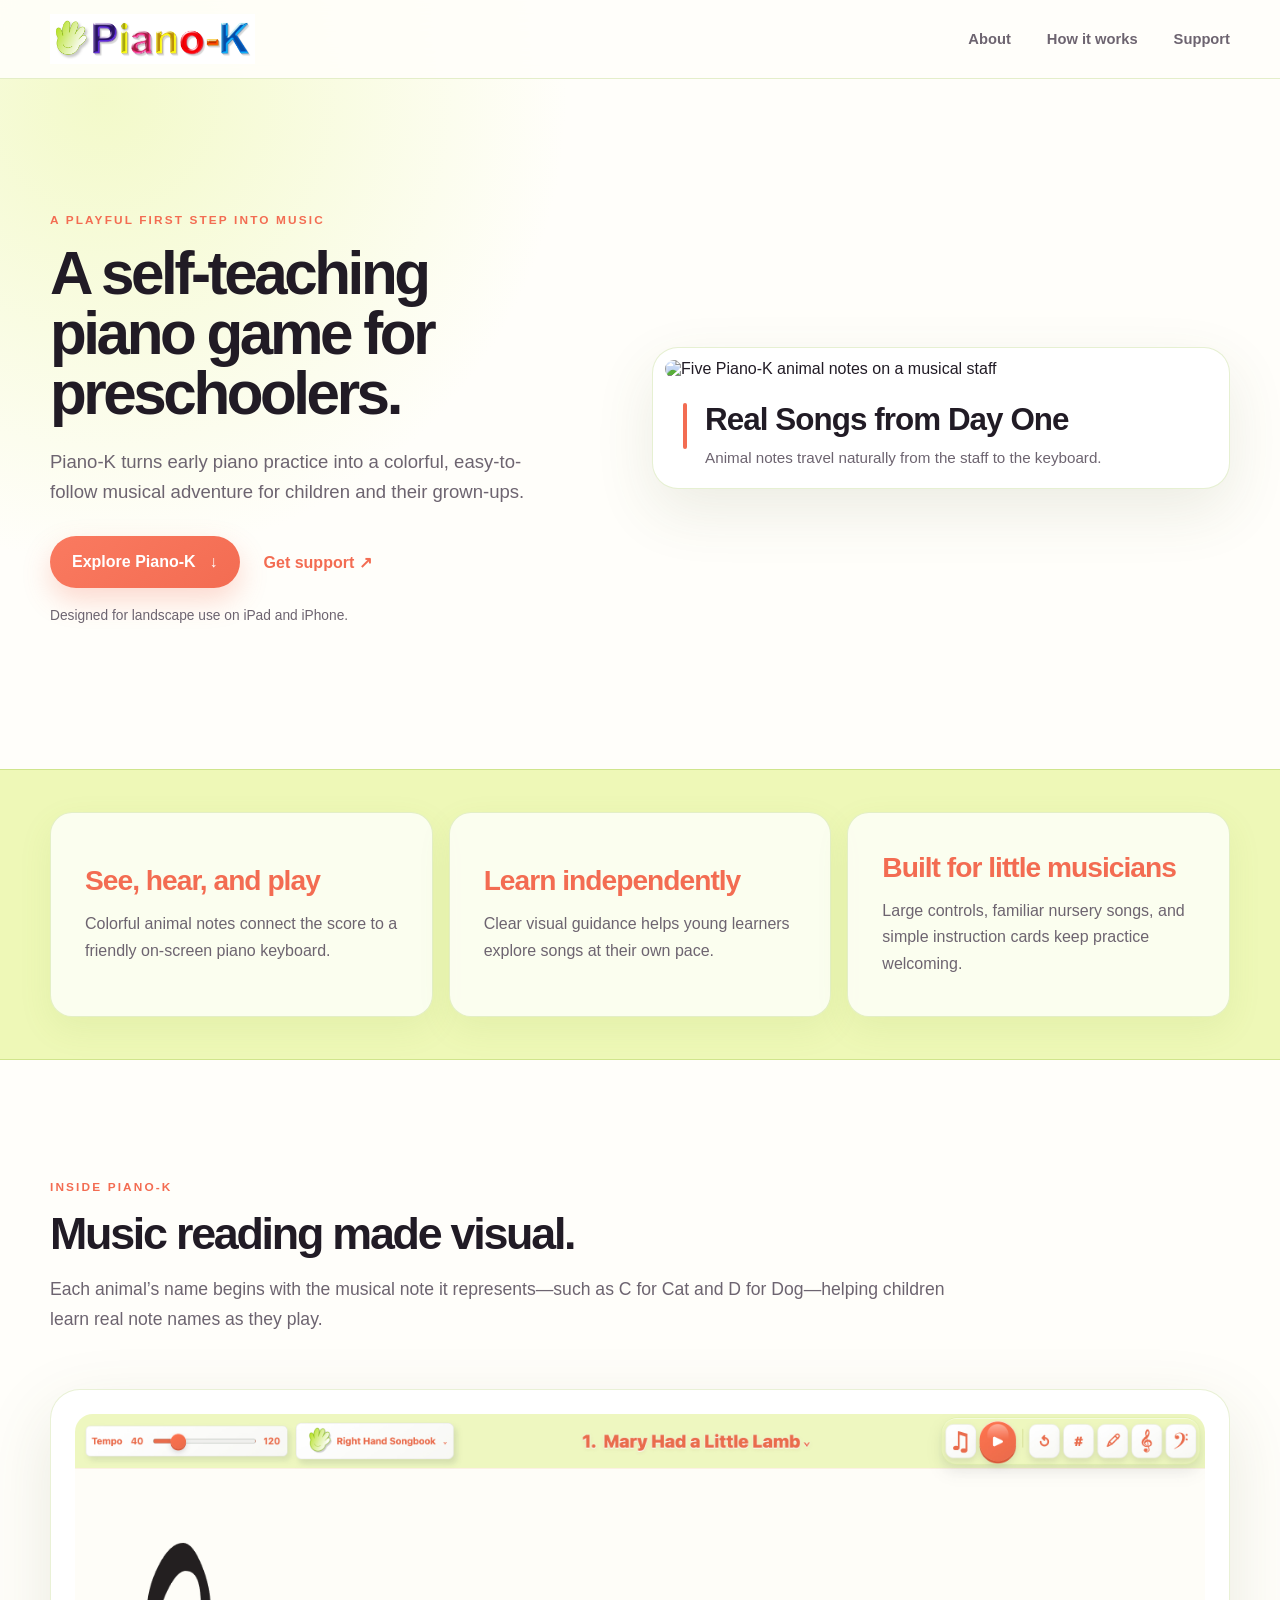
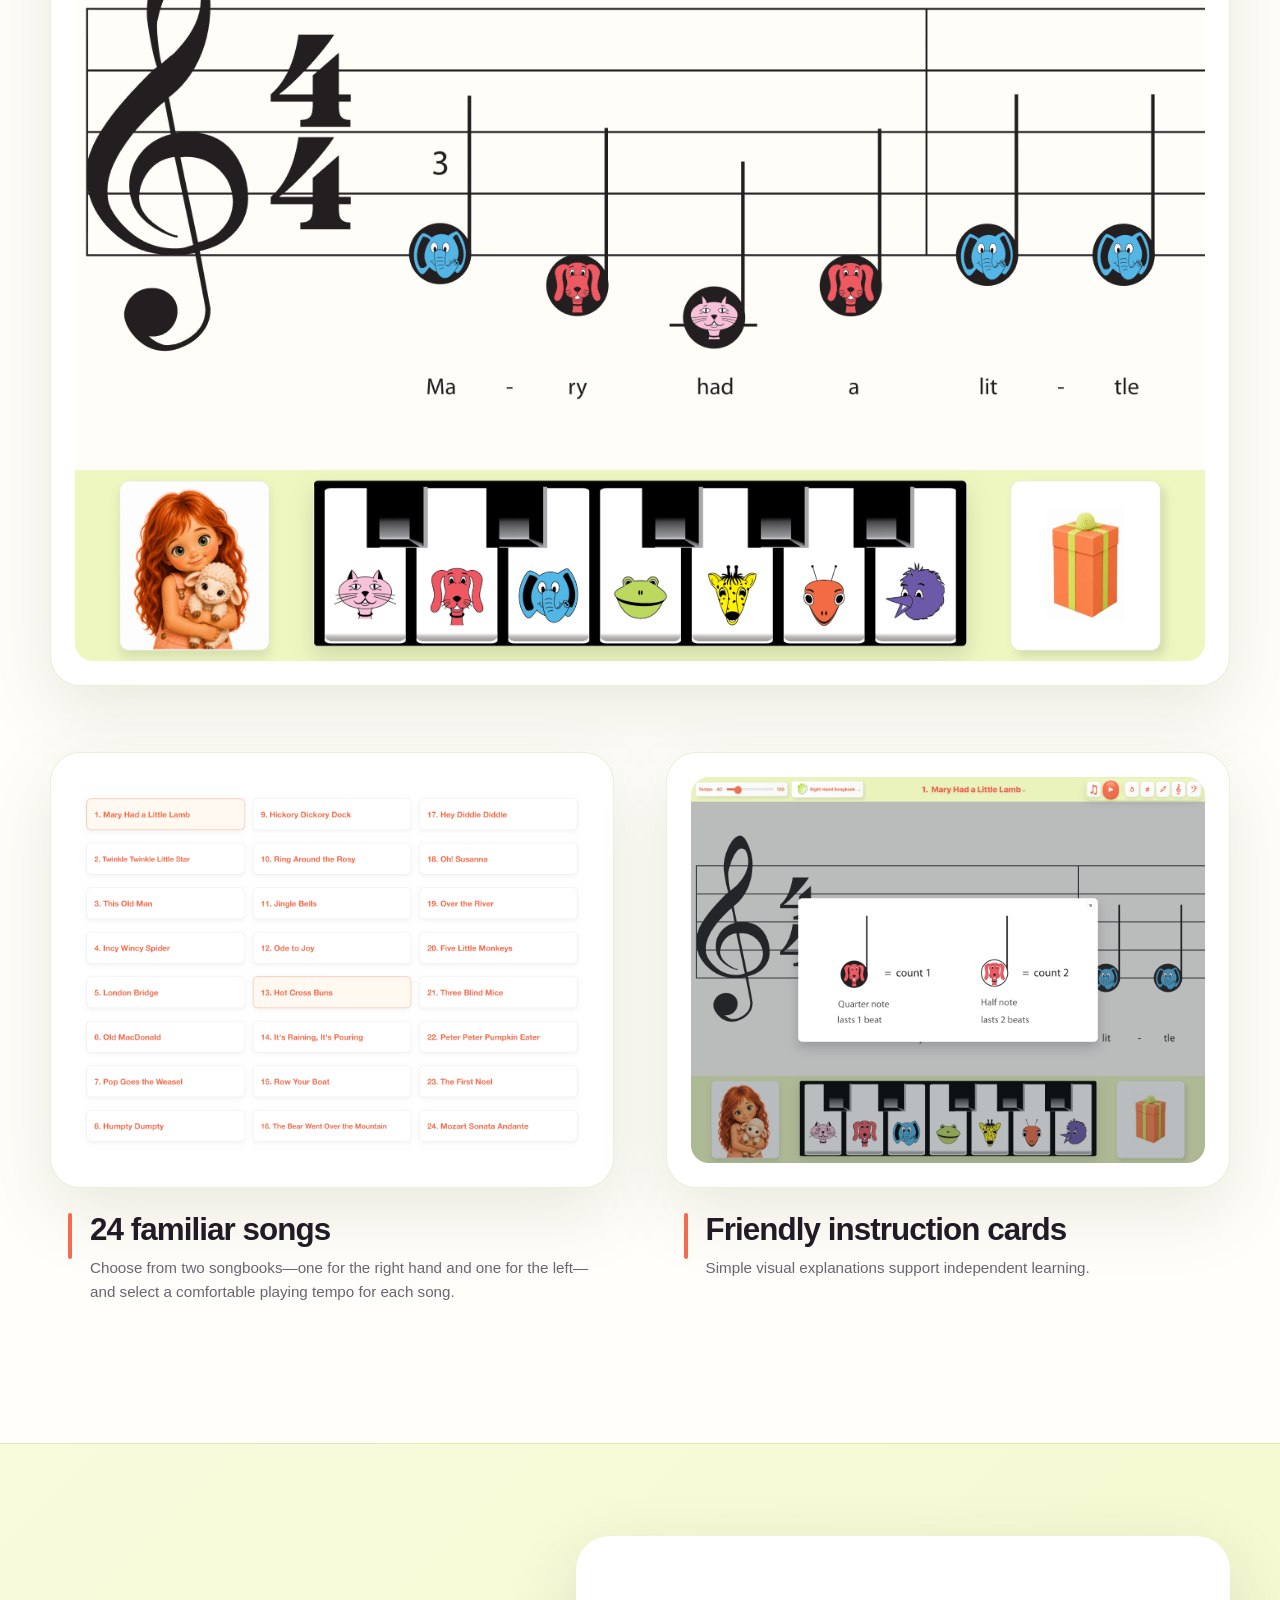
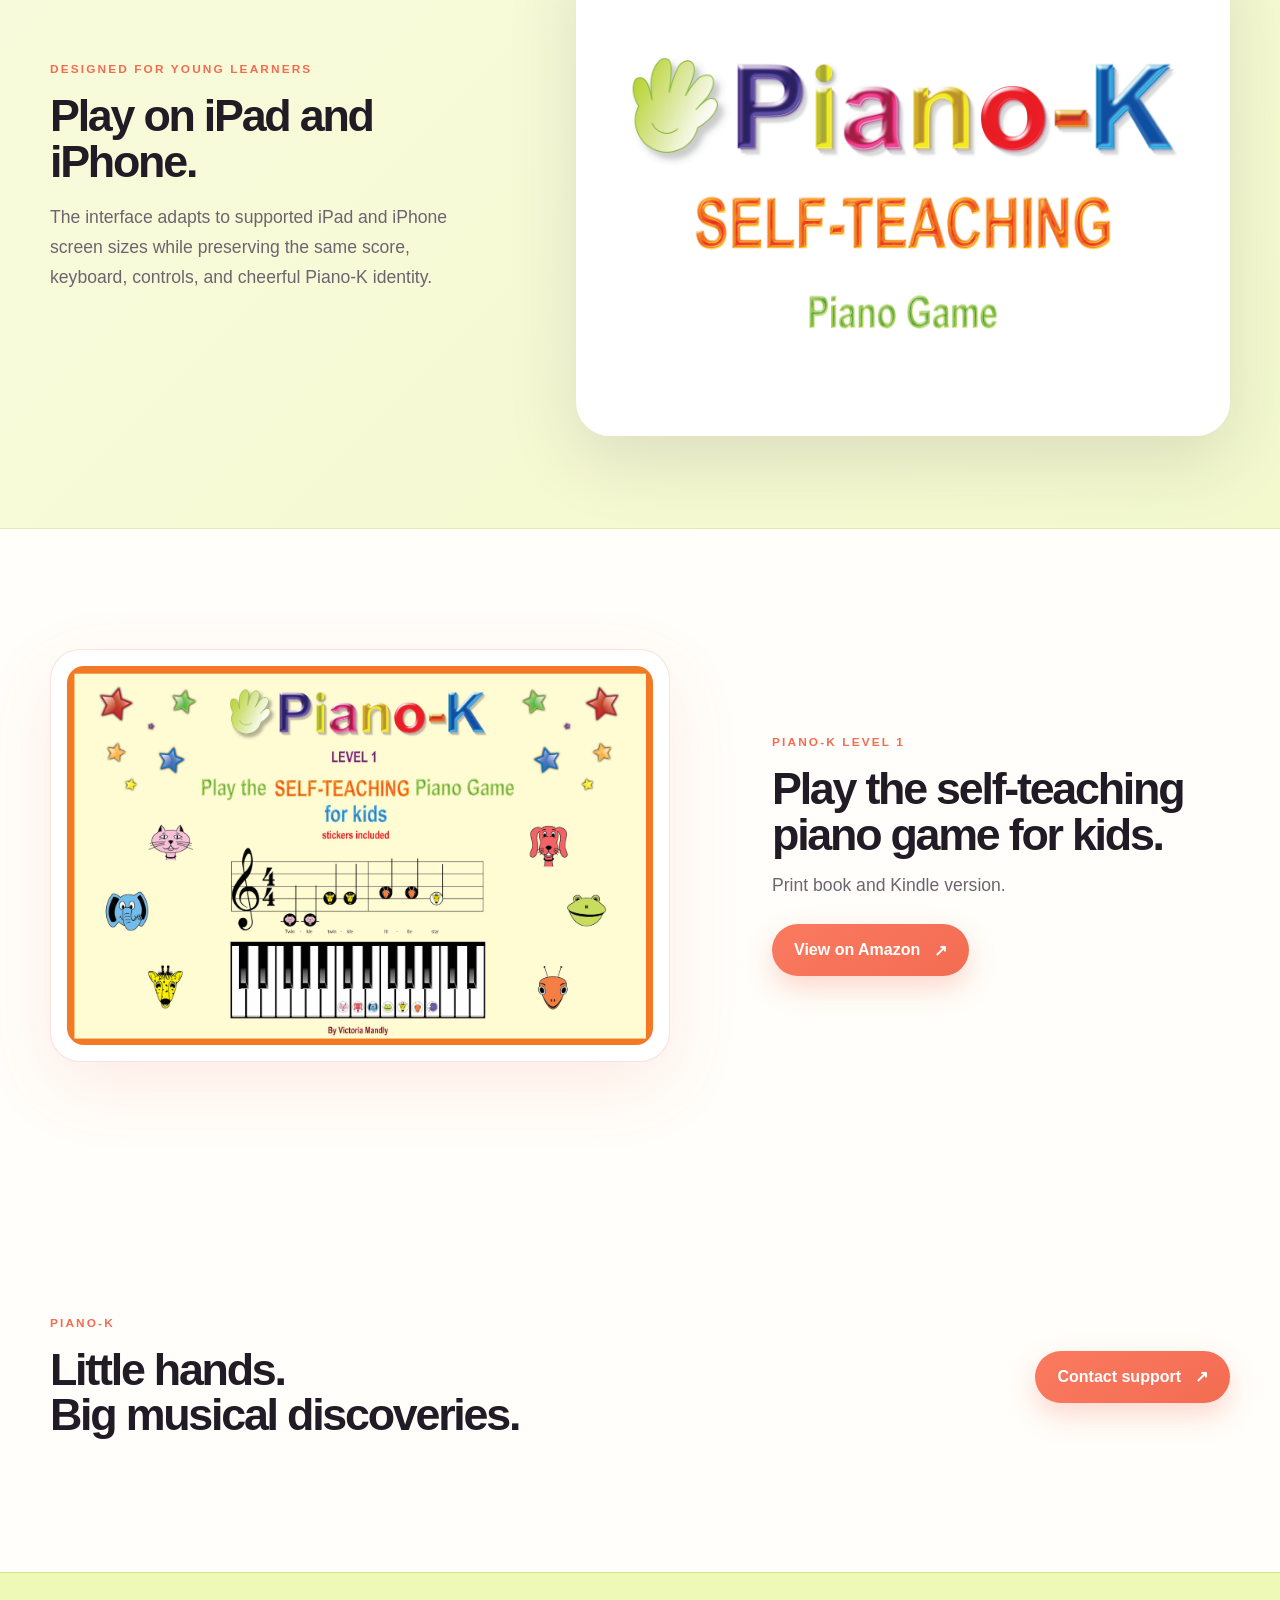
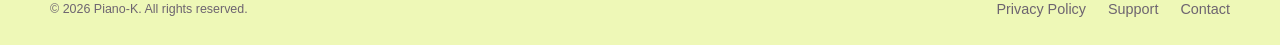
==== commit add8aca5: "Update approved homepage content" ====
--- a/index.html
+++ b/index.html
@@ -18,13 +18,13 @@
   <body>
     <header class="site-header">
       <div class="shell header-inner">
-        <a class="brand" href="./" aria-label="Piano-K home">
+        <a class="brand" href="index.html" aria-label="Piano-K home">
           <img src="images/piano-k-header-logo.jpg" alt="Piano-K">
         </a>
         <nav aria-label="Main navigation">
           <a href="#inside-piano-k">About</a>
           <a href="#how-it-works">How it works</a>
-          <a href="support/">Support</a>
+          <a href="support/index.html">Support</a>
         </nav>
       </div>
     </header>
@@ -37,13 +37,13 @@
           <p class="hero-text">Piano-K turns early piano practice into a colorful, easy-to-follow musical adventure for children and their grown-ups.</p>
           <div class="hero-actions">
             <a class="button primary" href="#inside-piano-k">Explore Piano-K <span aria-hidden="true">↓</span></a>
-            <a class="text-link" href="support/">Get support <span aria-hidden="true">↗</span></a>
+            <a class="text-link" href="support/index.html">Get support <span aria-hidden="true">↗</span></a>
           </div>
-          <p class="availability">Designed for landscape use on supported devices.</p>
+          <p class="availability">Designed for landscape use on iPad and iPhone.</p>
         </div>
         <div class="hero-media">
           <figure class="hero-notes">
-            <img src="images/notes-ipad.png" alt="Piano-K animal notes showing Give a dog a bone">
+            <img src="images/notes-five-cropped.jpg" alt="Five Piano-K animal notes on a musical staff">
             <figcaption>
               <div><h3>Real Songs from Day One</h3><p>Animal notes travel naturally from the staff to the keyboard.</p></div>
             </figcaption>
@@ -63,7 +63,7 @@
         <div class="section-heading">
           <p class="eyebrow">Inside Piano-K</p>
           <h2>Music reading made visual.</h2>
-          <p>Children can connect each note to a character, a piano key, and the sound they hear.</p>
+          <p>Each animal’s name begins with the musical note it represents—such as C for Cat and D for Dog—helping children learn real note names as they play.</p>
         </div>
 
         <figure class="feature feature-wide">
@@ -73,7 +73,7 @@
         <div class="feature-pair" id="how-it-works">
           <figure class="feature">
             <div class="image-frame"><img src="images/piano-k-songbook-ipad.png" alt="Piano-K songbook with familiar children’s songs"></div>
-            <figcaption><div><h3>24 familiar songs</h3><p>Choose from two songbooks and practice at a comfortable tempo.</p></div></figcaption>
+            <figcaption><div><h3>24 familiar songs</h3><p>Choose from two songbooks—one for the right hand and one for the left—and select a comfortable playing tempo for each song.</p></div></figcaption>
           </figure>
           <figure class="feature">
             <div class="image-frame"><img src="images/piano-k-instruction-card-ipad.jpg" alt="Piano-K instruction card explaining note values"></div>
@@ -85,11 +85,11 @@
       <section class="device-section">
         <div class="shell device-grid">
           <div class="device-copy">
-            <p class="eyebrow">Made to feel at home</p>
-            <h2>Play on iPhone and iPad.</h2>
-            <p>The interface adapts to supported screen sizes while preserving the same score, keyboard, controls, and cheerful Piano-K identity.</p>
+          <p class="eyebrow">Designed for young learners</p>
+            <h2>Play on iPad and iPhone.</h2>
+            <p>The interface adapts to supported iPad and iPhone screen sizes while preserving the same score, keyboard, controls, and cheerful Piano-K identity.</p>
           </div>
-          <div class="device-shot"><img src="images/piano-k-logo-ipad.png" alt="Piano-K on a supported device"></div>
+          <div class="device-shot"><img src="images/piano-k-logo-ipad.png" alt="Piano-K on iPad and iPhone"></div>
         </div>
       </section>
 
@@ -107,14 +107,14 @@
 
       <section class="closing shell">
         <div><p class="eyebrow">Piano-K</p><h2>Little hands.<br>Big musical discoveries.</h2></div>
-        <a class="button primary" href="support/">Contact support <span aria-hidden="true">↗</span></a>
+        <a class="button primary" href="support/index.html">Contact support <span aria-hidden="true">↗</span></a>
       </section>
     </main>
 
     <footer class="site-footer">
       <div class="shell footer-grid">
         <div class="copyright">© 2026 Piano-K. All rights reserved.</div>
-        <div class="footer-links"><a href="privacy/">Privacy Policy</a><a href="support/">Support</a><a href="mailto:vmandly@outlook.com">Contact</a></div>
+        <div class="footer-links"><a href="privacy/index.html">Privacy Policy</a><a href="support/index.html">Support</a><a href="mailto:vmandly@outlook.com">Contact</a></div>
       </div>
     </footer>
   </body>
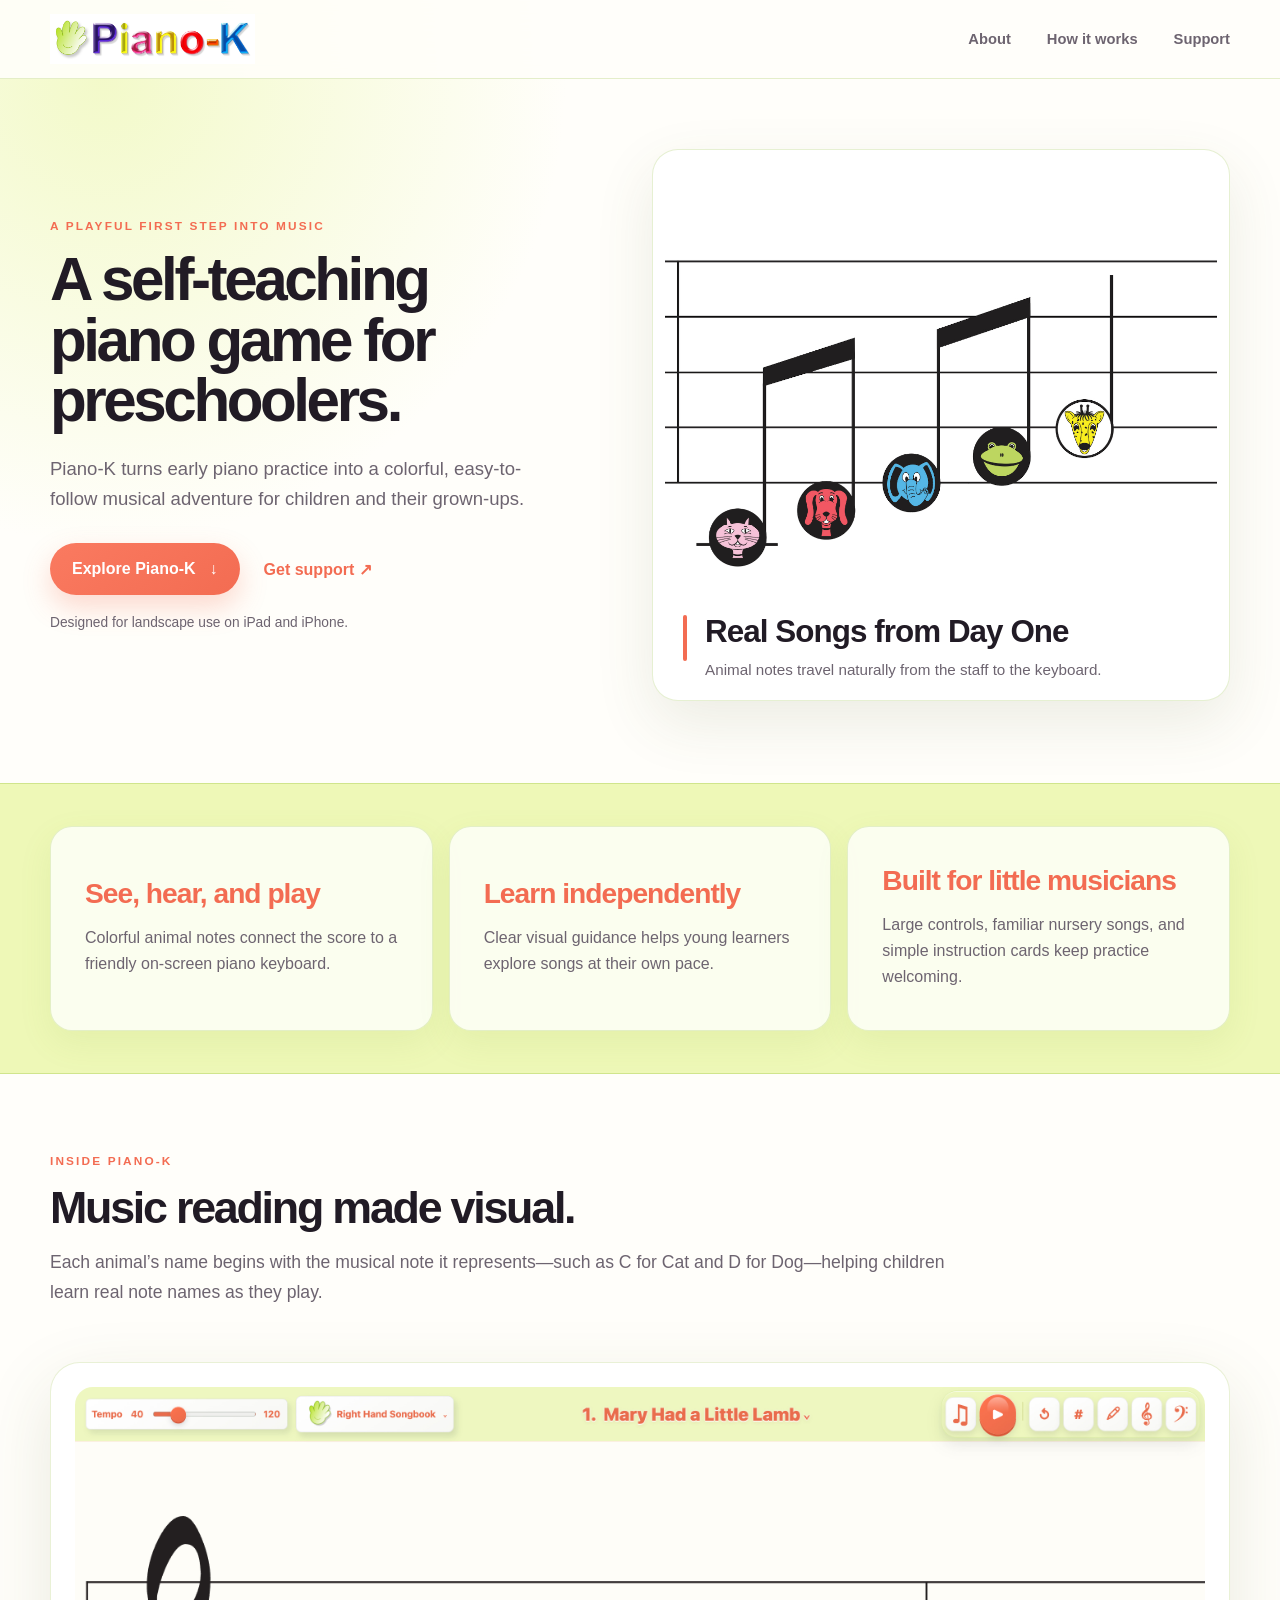
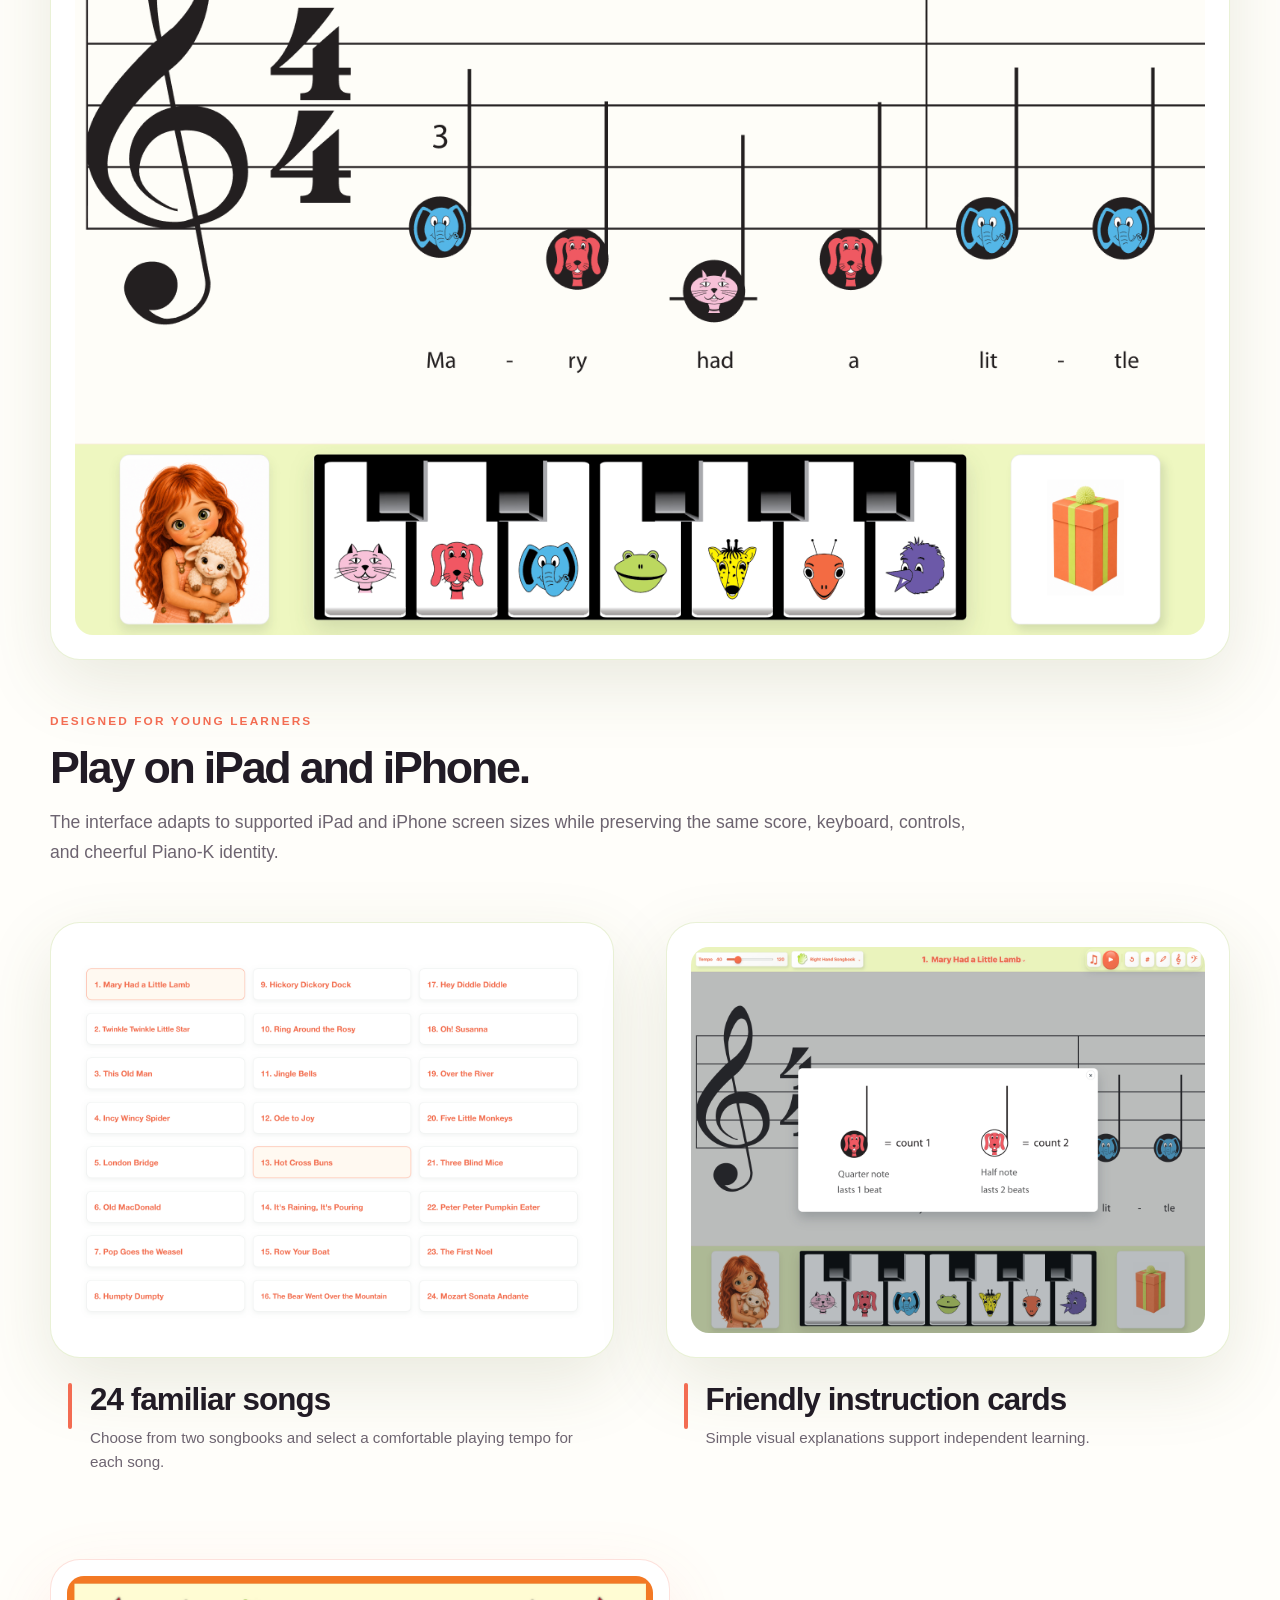
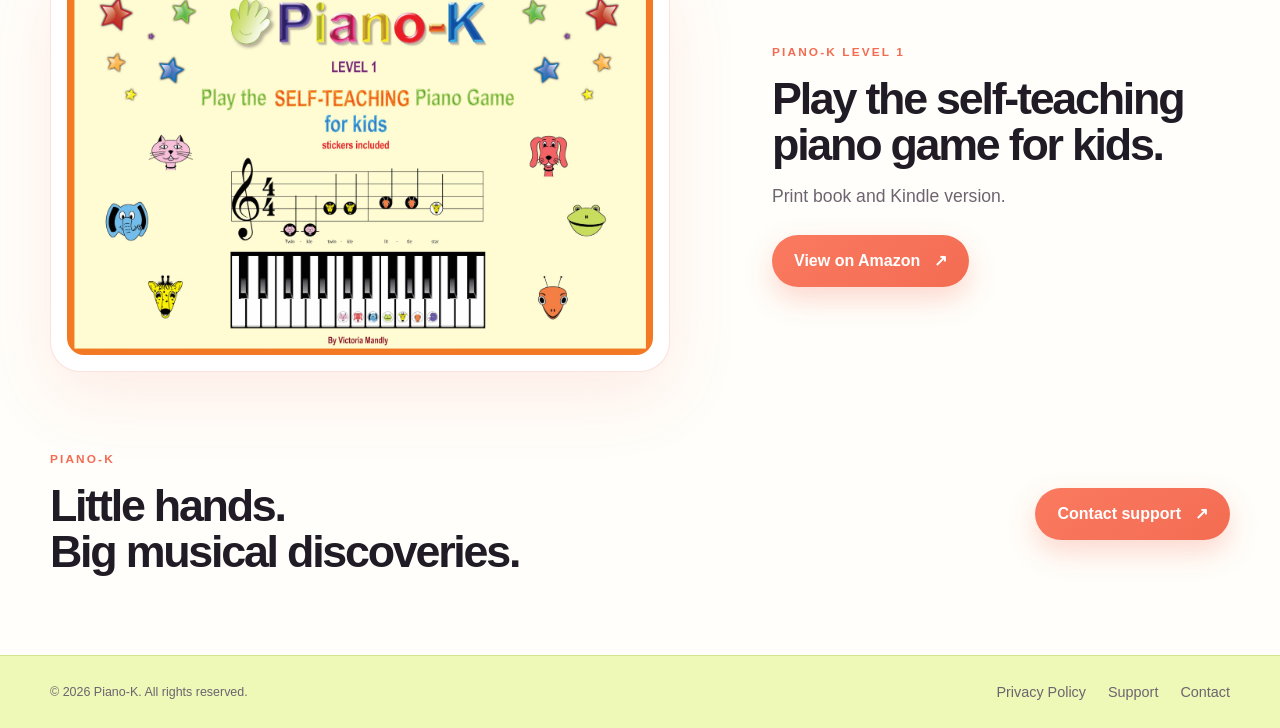
==== commit 44ee60be: "Add files via upload" ====
--- a/index.html
+++ b/index.html
@@ -70,26 +70,21 @@
           <div class="image-frame"><img src="images/piano-k-song-1-ipad.jpg" alt="Piano-K score with animal notes and matching piano keyboard"></div>
         </figure>
 
+        <div class="section-heading">
+          <p class="eyebrow">Designed for young learners</p>
+          <h2>Play on iPad and iPhone.</h2>
+          <p>The interface adapts to supported iPad and iPhone screen sizes while preserving the same score, keyboard, controls, and cheerful Piano-K identity.</p>
+        </div>
+
         <div class="feature-pair" id="how-it-works">
           <figure class="feature">
             <div class="image-frame"><img src="images/piano-k-songbook-ipad.png" alt="Piano-K songbook with familiar children’s songs"></div>
-            <figcaption><div><h3>24 familiar songs</h3><p>Choose from two songbooks—one for the right hand and one for the left—and select a comfortable playing tempo for each song.</p></div></figcaption>
+            <figcaption><div><h3>24 familiar songs</h3><p>Choose from two songbooks and select a comfortable playing tempo for each song.</p></div></figcaption>
           </figure>
           <figure class="feature">
             <div class="image-frame"><img src="images/piano-k-instruction-card-ipad.jpg" alt="Piano-K instruction card explaining note values"></div>
             <figcaption><div><h3>Friendly instruction cards</h3><p>Simple visual explanations support independent learning.</p></div></figcaption>
           </figure>
-        </div>
-      </section>
-
-      <section class="device-section">
-        <div class="shell device-grid">
-          <div class="device-copy">
-          <p class="eyebrow">Designed for young learners</p>
-            <h2>Play on iPad and iPhone.</h2>
-            <p>The interface adapts to supported iPad and iPhone screen sizes while preserving the same score, keyboard, controls, and cheerful Piano-K identity.</p>
-          </div>
-          <div class="device-shot"><img src="images/piano-k-logo-ipad.png" alt="Piano-K on iPad and iPhone"></div>
         </div>
       </section>
 
--- a/styles.css
+++ b/styles.css
@@ -10,6 +10,8 @@
   --cream: #f3f9cd;
   --line: rgba(33, 27, 37, .12);
   --shadow: 0 24px 70px rgba(49, 37, 58, .13);
+  --section-space: 80px;
+  --content-space: 54px;
 }
 
 * { box-sizing: border-box; }
@@ -36,7 +38,7 @@
 .primary { color: white; background: linear-gradient(145deg, #fa7a60, var(--coral)); box-shadow: 0 12px 28px rgba(243,108,82,.26); }
 .text-link { color: var(--coral); font-weight: 800; }
 .availability { margin: 20px 0 0; color: var(--muted); font-size: .86rem; }
-.hero-media { width: 100%; }
+.hero-media { position: relative; isolation: isolate; width: 100%; }
 .hero-notes { display: grid; place-items: center; margin: 0; padding: 12px; border: 1px solid rgba(143,187,50,.22); border-radius: 26px; background: white; box-shadow: 0 22px 60px rgba(82,94,42,.11); }
 .hero-notes img { width: 100%; border-radius: 16px; }
 .hero-notes figcaption,
@@ -54,8 +56,8 @@
 .benefit-grid article { min-height: 205px; display: flex; flex-direction: column; justify-content: center; padding: 30px 34px; border: 1px solid rgba(143,187,50,.22); border-radius: 22px; background: rgba(255,255,255,.78); box-shadow: 0 12px 34px rgba(119,151,41,.09); }
 .benefit-grid h2 { margin-bottom: 14px; color: var(--coral); font-size: clamp(1.6rem,2.2vw,1.85rem); line-height: 1.15; letter-spacing: -.035em; }
 .benefit-grid p { margin: 0; color: var(--muted); line-height: 1.65; }
-.showcase { padding-block: 120px 134px; }
-.section-heading { max-width: 920px; margin-bottom: 54px; }
+.showcase { padding-block: var(--section-space) 0; }
+.section-heading { max-width: 920px; margin-bottom: var(--content-space); }
 .section-heading h2,
 .device-copy h2,
 .book-copy h2,
@@ -65,19 +67,19 @@
 .feature { margin: 0; }
 .image-frame { padding: clamp(14px,2.2vw,24px); overflow: hidden; border: 1px solid rgba(143,187,50,.2); border-radius: 30px; background: white; box-shadow: 0 24px 70px rgba(82,94,42,.13); }
 .image-frame img { width: 100%; border-radius: 18px; }
-.feature-wide { margin-bottom: 66px; }
+.feature-wide { margin-bottom: var(--content-space); }
 .feature-pair { display: grid; grid-template-columns: 1fr 1fr; gap: clamp(28px,4vw,52px); }
 #how-it-works { scroll-margin-top: 104px; }
 .device-section { overflow: hidden; border-block: 1px solid rgba(143,187,50,.22); background: linear-gradient(135deg, #f8fbdc, var(--cream)); }
 .device-grid { min-height: 650px; display: grid; grid-template-columns: .8fr 1.2fr; align-items: center; gap: clamp(40px,7vw,90px); padding-block: 92px; }
 .device-copy { max-width: 490px; }
-.device-shot { padding: 18px; border-radius: 34px; background: white; box-shadow: var(--shadow); }
-.device-shot img { border-radius: 20px; }
-.book-section { display: grid; grid-template-columns: minmax(0,1.15fr) minmax(320px,.85fr); align-items: center; gap: clamp(46px,8vw,110px); padding-block: 120px; }
+.device-grid-text { min-height: 420px; grid-template-columns: 1fr; justify-items: center; text-align: center; }
+.device-grid-text .device-copy { max-width: 760px; }
+.book-section { display: grid; grid-template-columns: minmax(0,1.15fr) minmax(320px,.85fr); align-items: center; gap: clamp(46px,8vw,110px); padding-block: var(--section-space) 0; }
 .book-cover { padding: 16px; border: 1px solid rgba(243,108,82,.2); border-radius: 30px; background: white; box-shadow: 0 24px 70px rgba(243,108,82,.12); }
 .book-cover img { width: 100%; border-radius: 17px; }
 .book-copy > p:not(.eyebrow) { margin-bottom: 28px; color: var(--muted); font-size: 1.1rem; }
-.closing { min-height: 390px; display: flex; align-items: center; justify-content: space-between; gap: 40px; }
+.closing { min-height: 0; display: flex; align-items: center; justify-content: space-between; gap: 40px; padding-block: var(--section-space); }
 .closing h2 { margin: 0; }
 .site-footer { padding-block: 28px; color: var(--ink); background: var(--lime); border-top: 1px solid rgba(143,187,50,.3); }
 .footer-grid { display: flex; align-items: center; justify-content: space-between; gap: 40px; }
@@ -105,16 +107,17 @@
   .benefit-grid article { min-height: auto; }
   .feature-pair { grid-template-columns: 1fr; gap: 54px; }
   .device-grid { padding-block: 80px; }
-  .book-section { padding-block: 86px; }
+  .book-section { padding-block: var(--section-space) 0; }
 }
 @media (max-width: 620px) {
+  :root { --section-space: 60px; --content-space: 42px; }
   .shell { width: min(100% - 30px, 1180px); }
   .header-inner { min-height: 68px; }
   nav a:first-child, nav a:nth-child(2) { display: none; }
   h1 { font-size: clamp(2.8rem, 14vw, 4rem); }
   .hero { min-height: 0; padding-block: 52px 64px; }
-  .showcase { padding-block: 86px; }
-  .closing { min-height: 440px; align-items: flex-start; justify-content: center; flex-direction: column; }
+  .showcase { padding-block: var(--section-space) 0; }
+  .closing { min-height: 0; align-items: flex-start; justify-content: center; flex-direction: column; padding-block: var(--section-space); }
   .footer-grid, .footer-links { flex-direction: column; }
   .support-grid { grid-template-columns: 1fr; }
   .section-heading h2 { white-space: normal; }
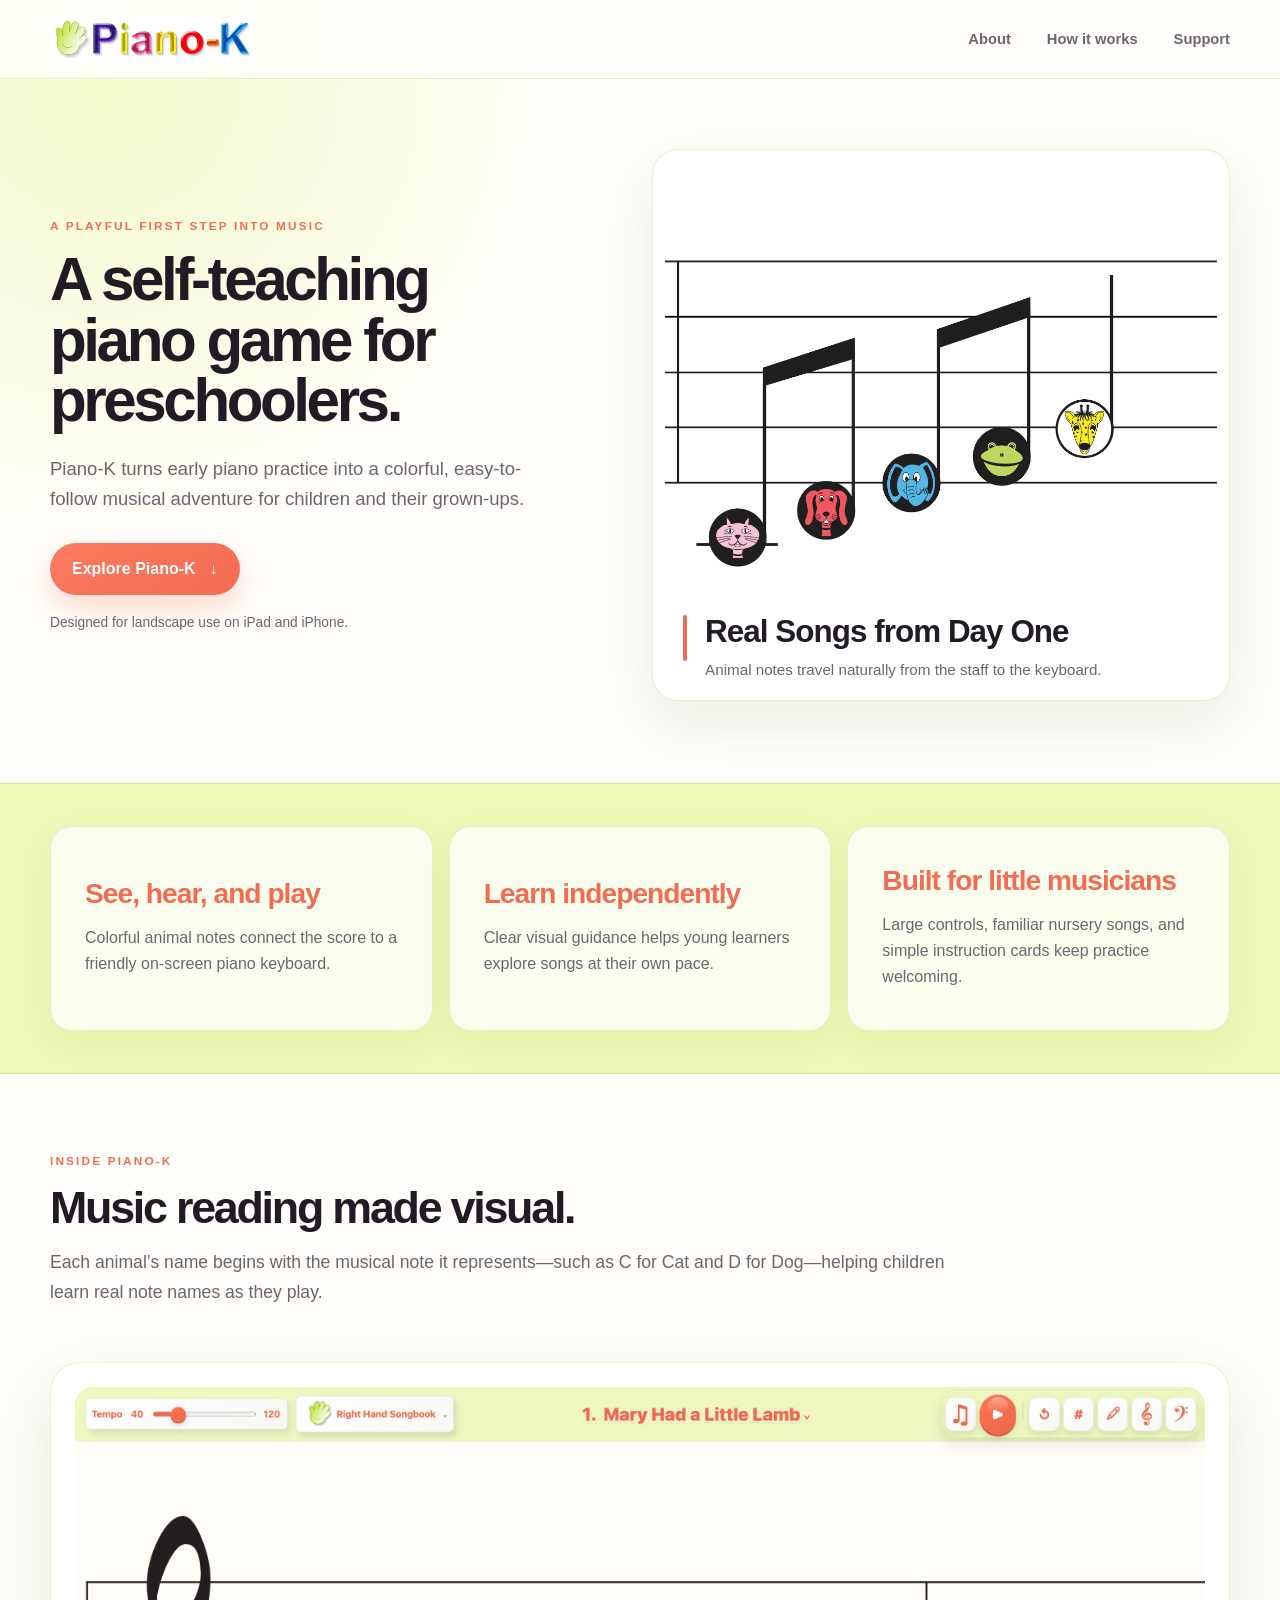
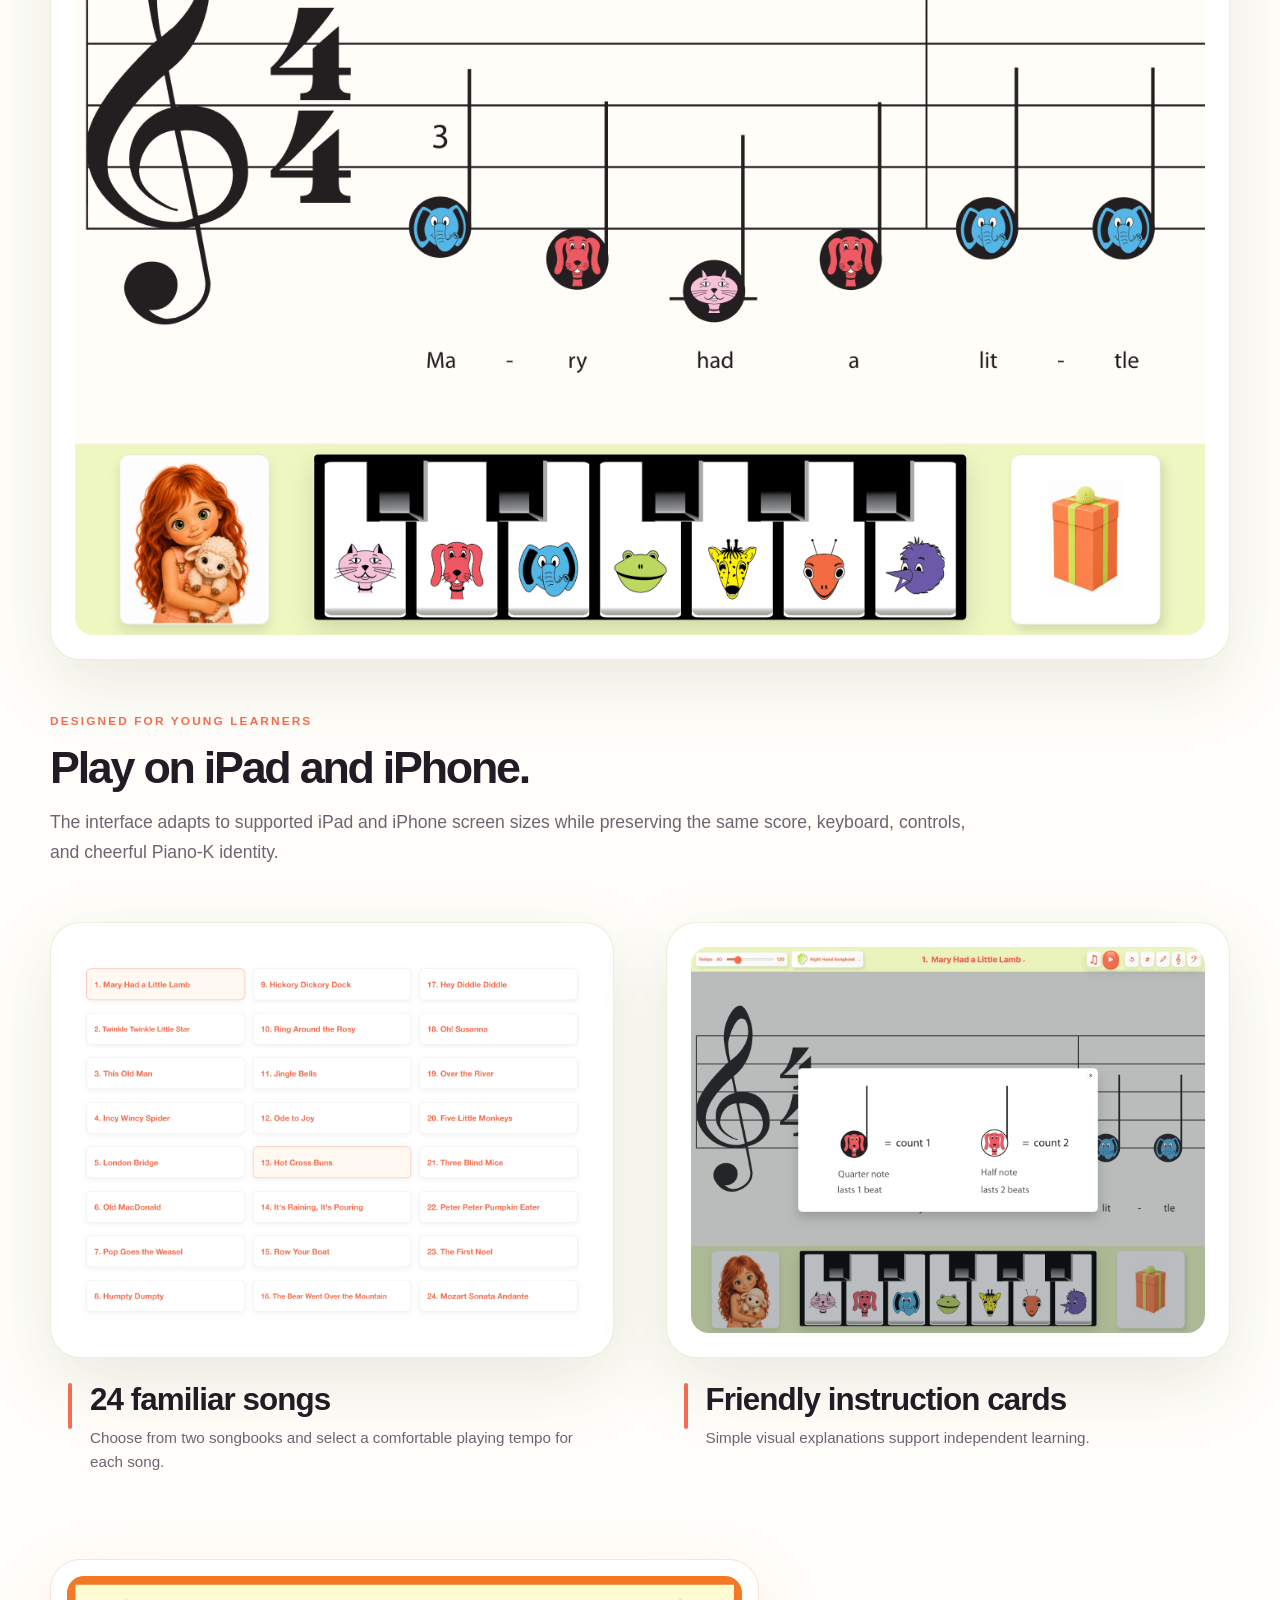
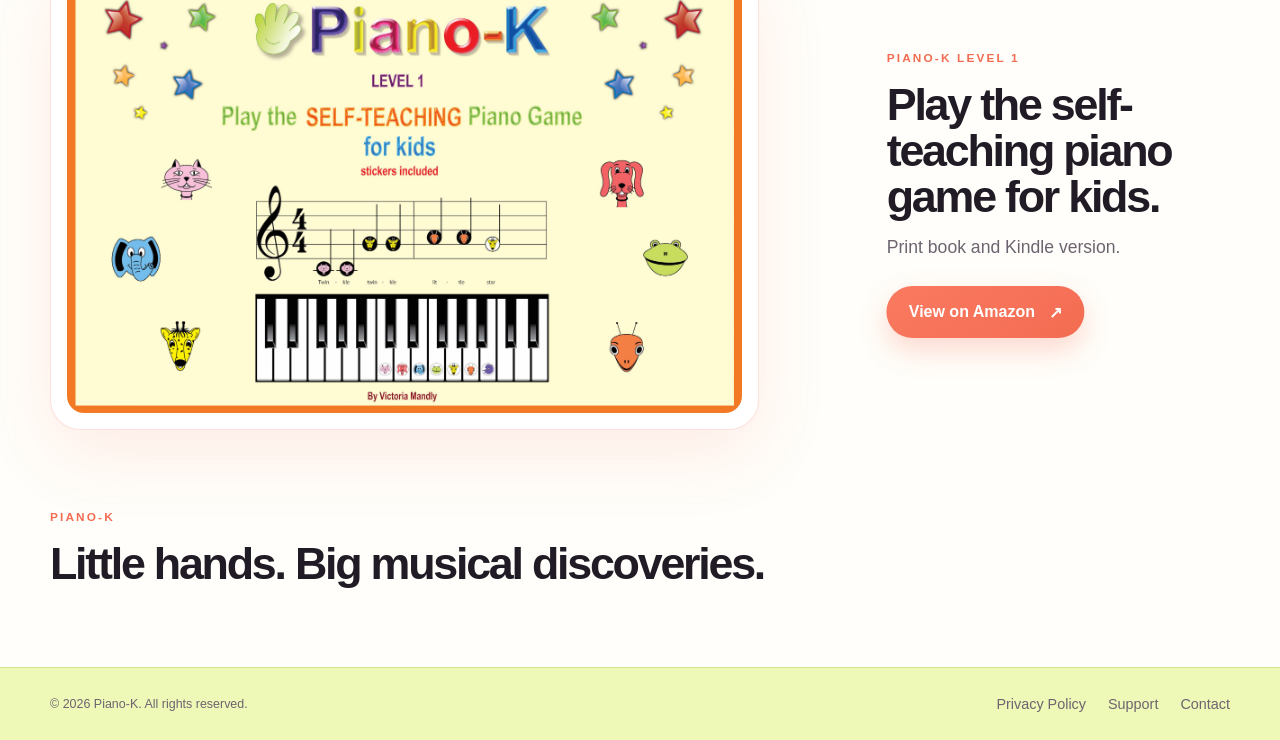
==== commit 71694e5c: "Add files via upload" ====
--- a/index.html
+++ b/index.html
@@ -37,7 +37,6 @@
           <p class="hero-text">Piano-K turns early piano practice into a colorful, easy-to-follow musical adventure for children and their grown-ups.</p>
           <div class="hero-actions">
             <a class="button primary" href="#inside-piano-k">Explore Piano-K <span aria-hidden="true">↓</span></a>
-            <a class="text-link" href="support/index.html">Get support <span aria-hidden="true">↗</span></a>
           </div>
           <p class="availability">Designed for landscape use on iPad and iPhone.</p>
         </div>
@@ -101,8 +100,7 @@
       </section>
 
       <section class="closing shell">
-        <div><p class="eyebrow">Piano-K</p><h2>Little hands.<br>Big musical discoveries.</h2></div>
-        <a class="button primary" href="support/index.html">Contact support <span aria-hidden="true">↗</span></a>
+        <div><p class="eyebrow">Piano-K</p><h2>Little hands. Big musical discoveries.</h2></div>
       </section>
     </main>
 
--- a/styles.css
+++ b/styles.css
@@ -16,7 +16,7 @@
 
 * { box-sizing: border-box; }
 html { scroll-behavior: smooth; background: var(--paper); }
-body { margin: 0; color: var(--ink); background: radial-gradient(circle at 8% 2%, rgba(238,248,183,.72), transparent 29rem), var(--paper); font-family: "Avenir Next", Avenir, "Segoe UI", Helvetica, Arial, sans-serif; -webkit-font-smoothing: antialiased; }
+body { margin: 0; overflow-x: hidden; color: var(--ink); background: radial-gradient(circle at 8% 2%, rgba(238,248,183,.72), transparent 29rem), var(--paper); font-family: "Avenir Next", Avenir, "Segoe UI", Helvetica, Arial, sans-serif; -webkit-font-smoothing: antialiased; }
 a { color: inherit; text-decoration: none; }
 img { display: block; max-width: 100%; }
 .shell { width: min(1180px, calc(100% - 48px)); margin-inline: auto; }
@@ -75,11 +75,13 @@
 .device-copy { max-width: 490px; }
 .device-grid-text { min-height: 420px; grid-template-columns: 1fr; justify-items: center; text-align: center; }
 .device-grid-text .device-copy { max-width: 760px; }
-.book-section { display: grid; grid-template-columns: minmax(0,1.15fr) minmax(320px,.85fr); align-items: center; gap: clamp(46px,8vw,110px); padding-block: var(--section-space) 0; }
+.book-section { display: grid; grid-template-columns: minmax(0,1.3fr) minmax(320px,.7fr); align-items: center; gap: clamp(58px,7vw,94px); padding-block: var(--section-space) 0; }
 .book-cover { padding: 16px; border: 1px solid rgba(243,108,82,.2); border-radius: 30px; background: white; box-shadow: 0 24px 70px rgba(243,108,82,.12); }
 .book-cover img { width: 100%; border-radius: 17px; }
+.book-copy { width: min(100%, 430px); display: flex; flex-direction: column; align-items: flex-start; justify-self: center; text-align: left; transform: translateX(clamp(22px, 3vw, 42px)); }
 .book-copy > p:not(.eyebrow) { margin-bottom: 28px; color: var(--muted); font-size: 1.1rem; }
-.closing { min-height: 0; display: flex; align-items: center; justify-content: space-between; gap: 40px; padding-block: var(--section-space); }
+.closing { min-height: 0; display: flex; align-items: center; justify-content: flex-start; gap: 40px; padding-block: var(--section-space); text-align: left; }
+.closing > div { width: 100%; min-width: 0; }
 .closing h2 { margin: 0; }
 .site-footer { padding-block: 28px; color: var(--ink); background: var(--lime); border-top: 1px solid rgba(143,187,50,.3); }
 .footer-grid { display: flex; align-items: center; justify-content: space-between; gap: 40px; }
@@ -99,8 +101,13 @@
 .support-card h2 { margin-top: 0; }
 .contact-card { display: flex; flex-direction: column; align-items: flex-start; }
 .email-link { margin-top: auto; color: var(--coral); font-weight: 800; text-decoration: underline; text-underline-offset: 4px; }
+@media (max-width: 960px) {
+  .book-section { grid-template-columns: 1fr; gap: 56px; }
+  .book-cover { width: min(100%, 720px); justify-self: center; }
+  .book-copy { width: min(100%, 640px); }
+}
 @media (max-width: 820px) {
-  .hero, .device-grid, .book-section { grid-template-columns: 1fr; }
+  .hero, .device-grid { grid-template-columns: 1fr; }
   .hero { padding-top: 54px; }
   .hero-media { max-width: 680px; margin-inline: auto; }
   .benefit-grid { grid-template-columns: 1fr; }
@@ -116,6 +123,8 @@
   nav a:first-child, nav a:nth-child(2) { display: none; }
   h1 { font-size: clamp(2.8rem, 14vw, 4rem); }
   .hero { min-height: 0; padding-block: 52px 64px; }
+  .book-section { grid-template-columns: 1fr; }
+  .book-copy { width: 100%; max-width: none; transform: none; }
   .showcase { padding-block: var(--section-space) 0; }
   .closing { min-height: 0; align-items: flex-start; justify-content: center; flex-direction: column; padding-block: var(--section-space); }
   .footer-grid, .footer-links { flex-direction: column; }
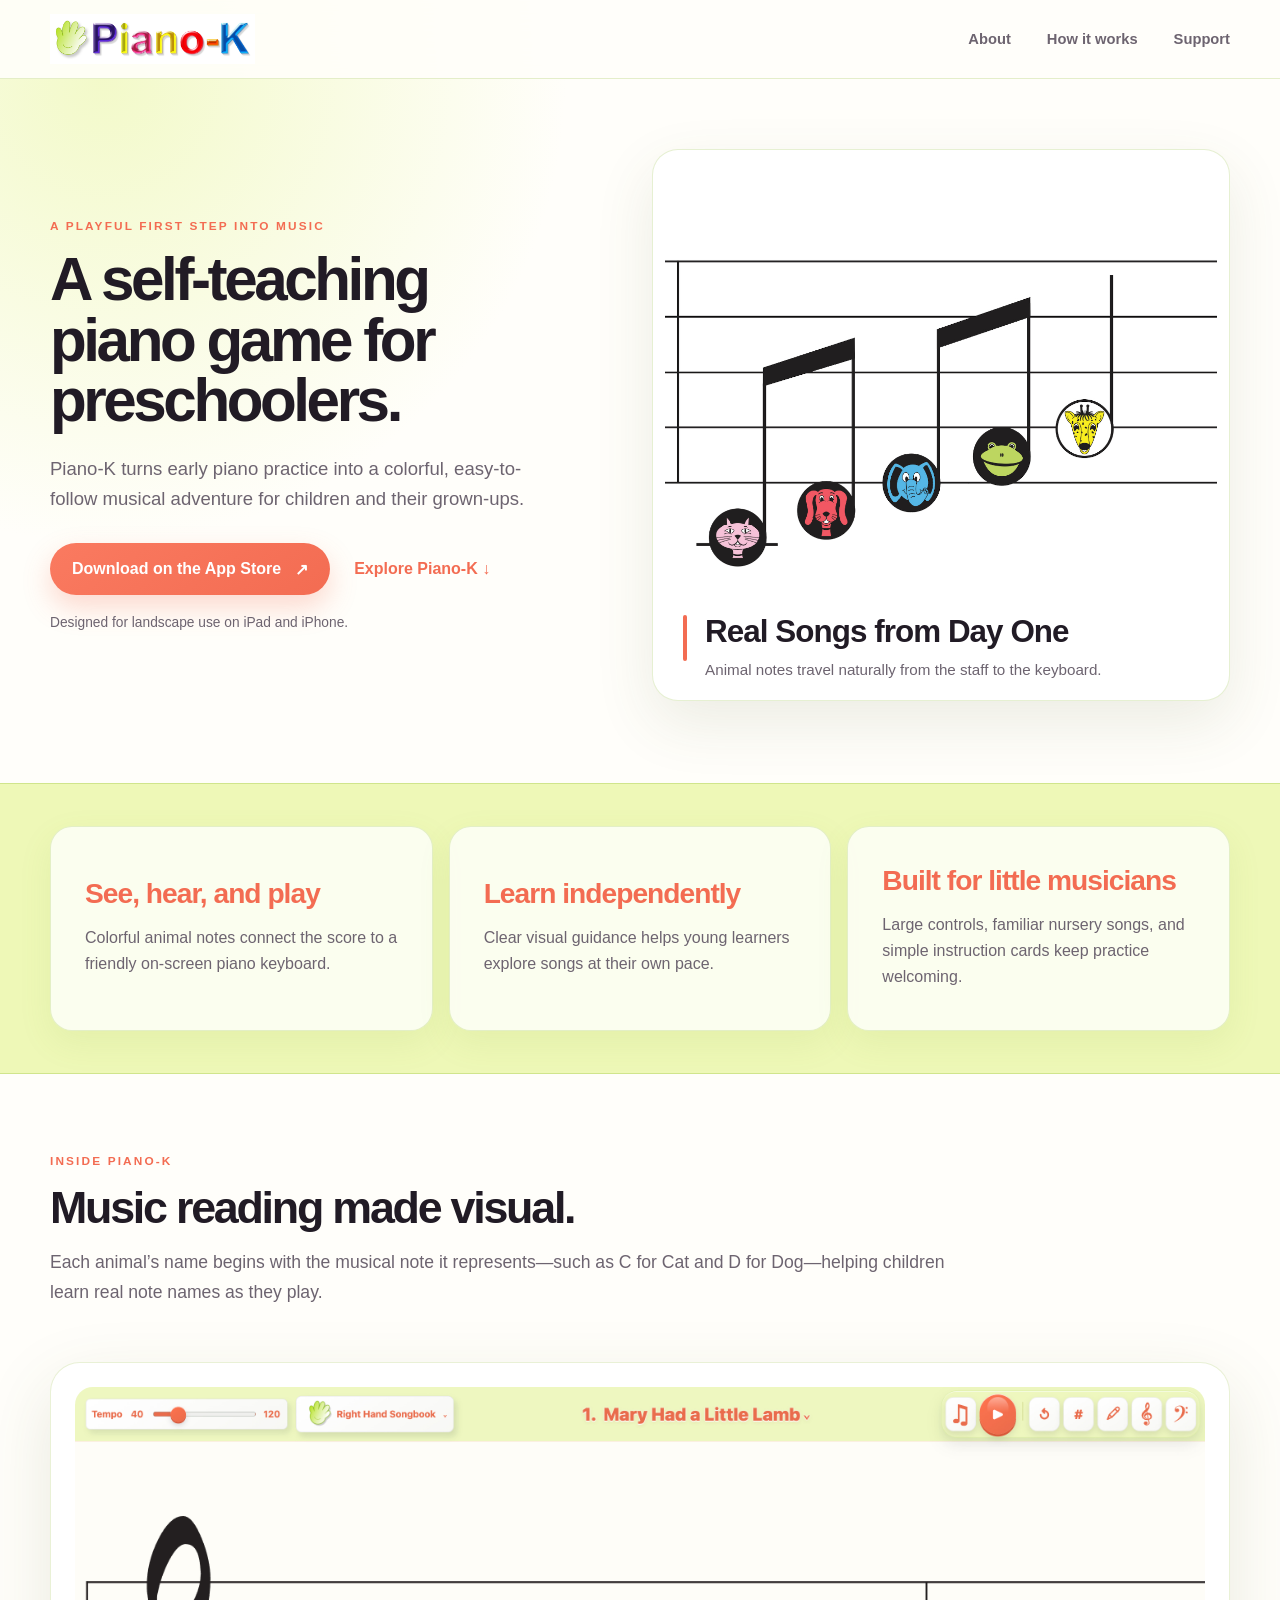
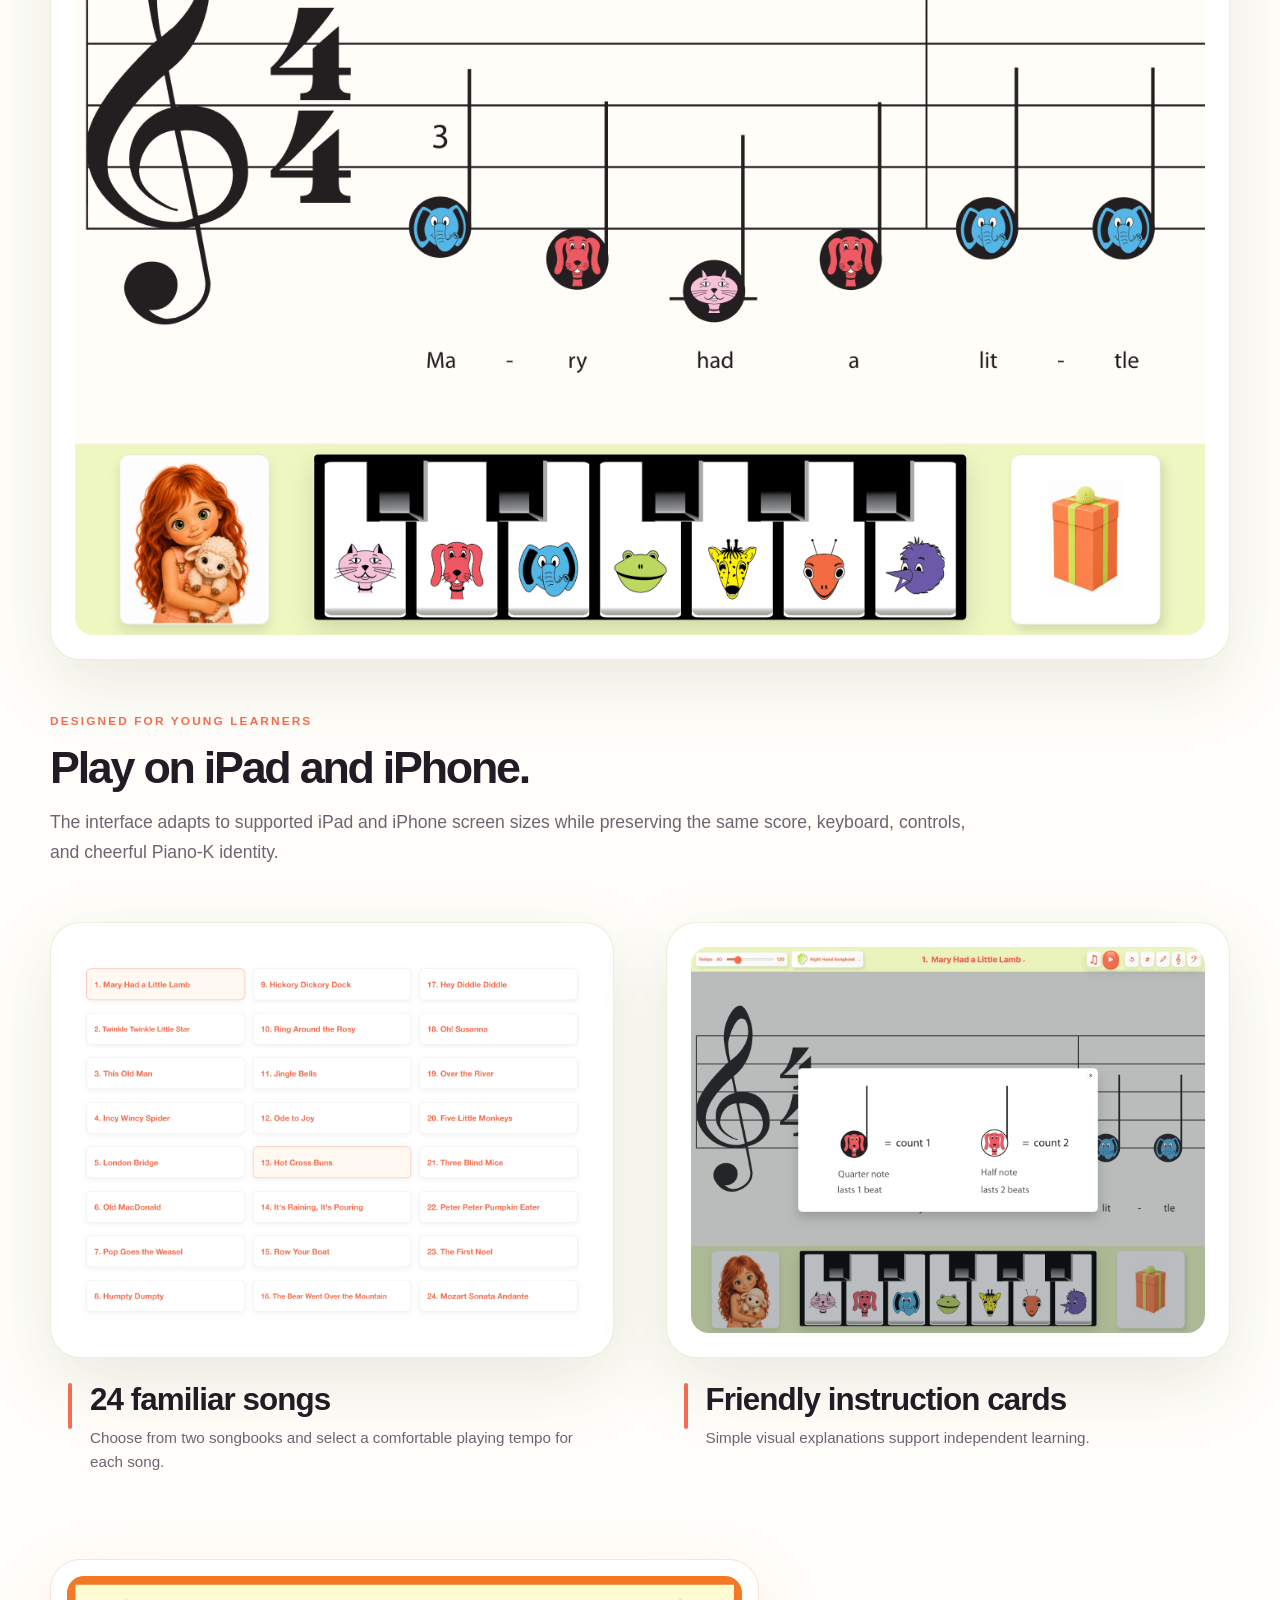
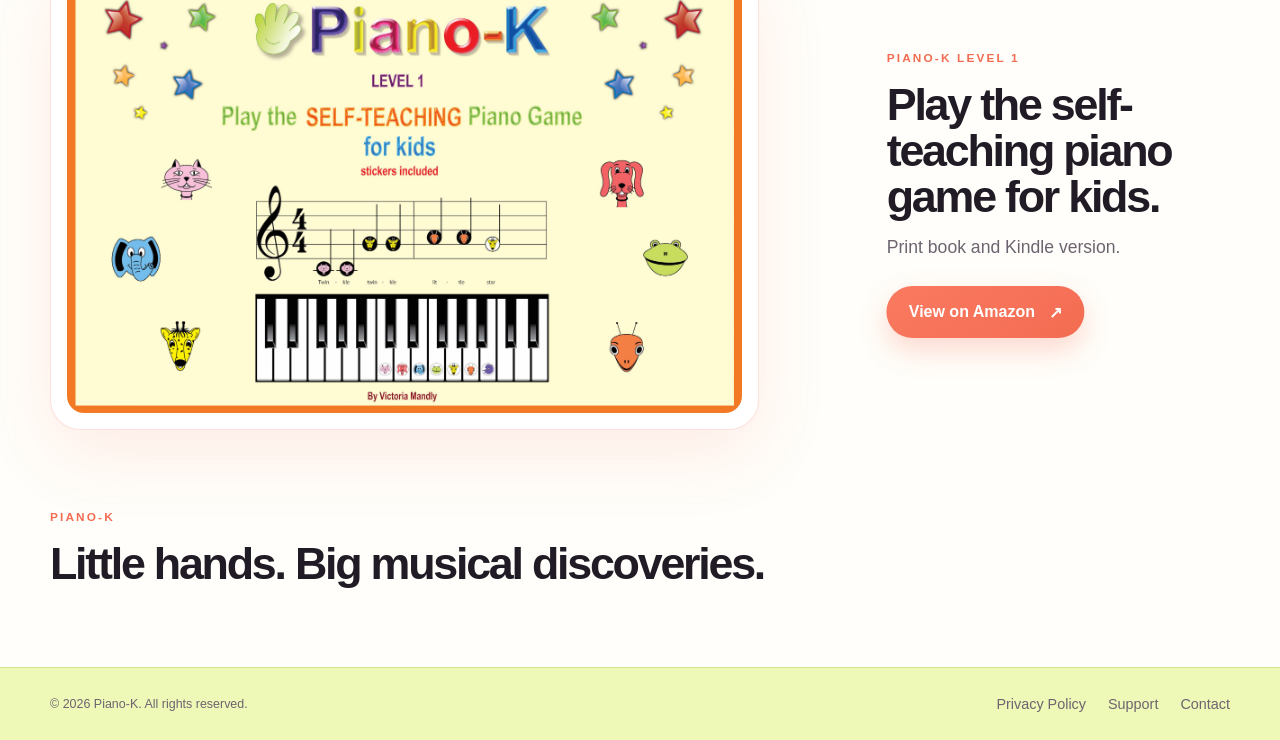
==== commit e56787ad: "Add App Store download link" ====
--- a/index.html
+++ b/index.html
@@ -36,7 +36,8 @@
           <h1>A self-teaching piano game for preschoolers.</h1>
           <p class="hero-text">Piano-K turns early piano practice into a colorful, easy-to-follow musical adventure for children and their grown-ups.</p>
           <div class="hero-actions">
-            <a class="button primary" href="#inside-piano-k">Explore Piano-K <span aria-hidden="true">↓</span></a>
+            <a class="button primary" href="https://apps.apple.com/app/id6795423068" target="_blank" rel="noopener noreferrer">Download on the App Store <span aria-hidden="true">↗</span></a>
+            <a class="text-link" href="#inside-piano-k">Explore Piano-K <span aria-hidden="true">↓</span></a>
           </div>
           <p class="availability">Designed for landscape use on iPad and iPhone.</p>
         </div>
